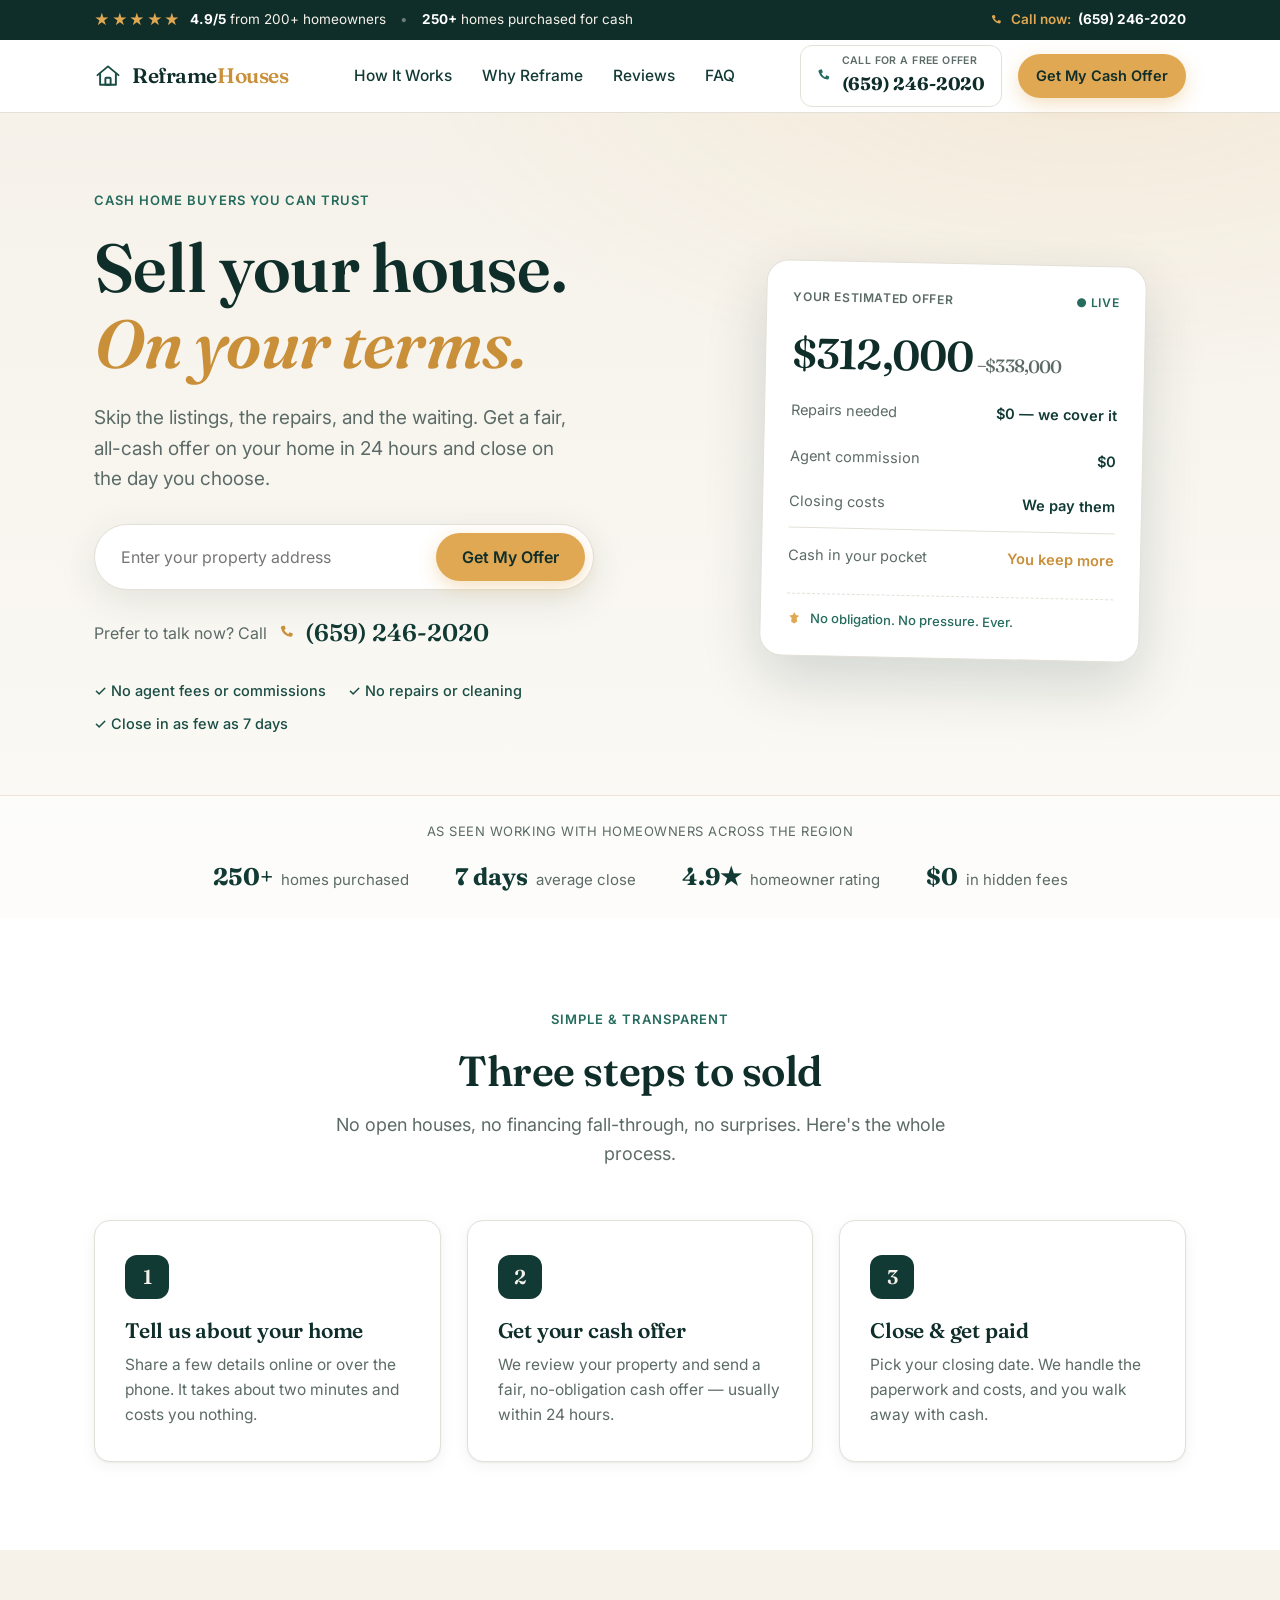
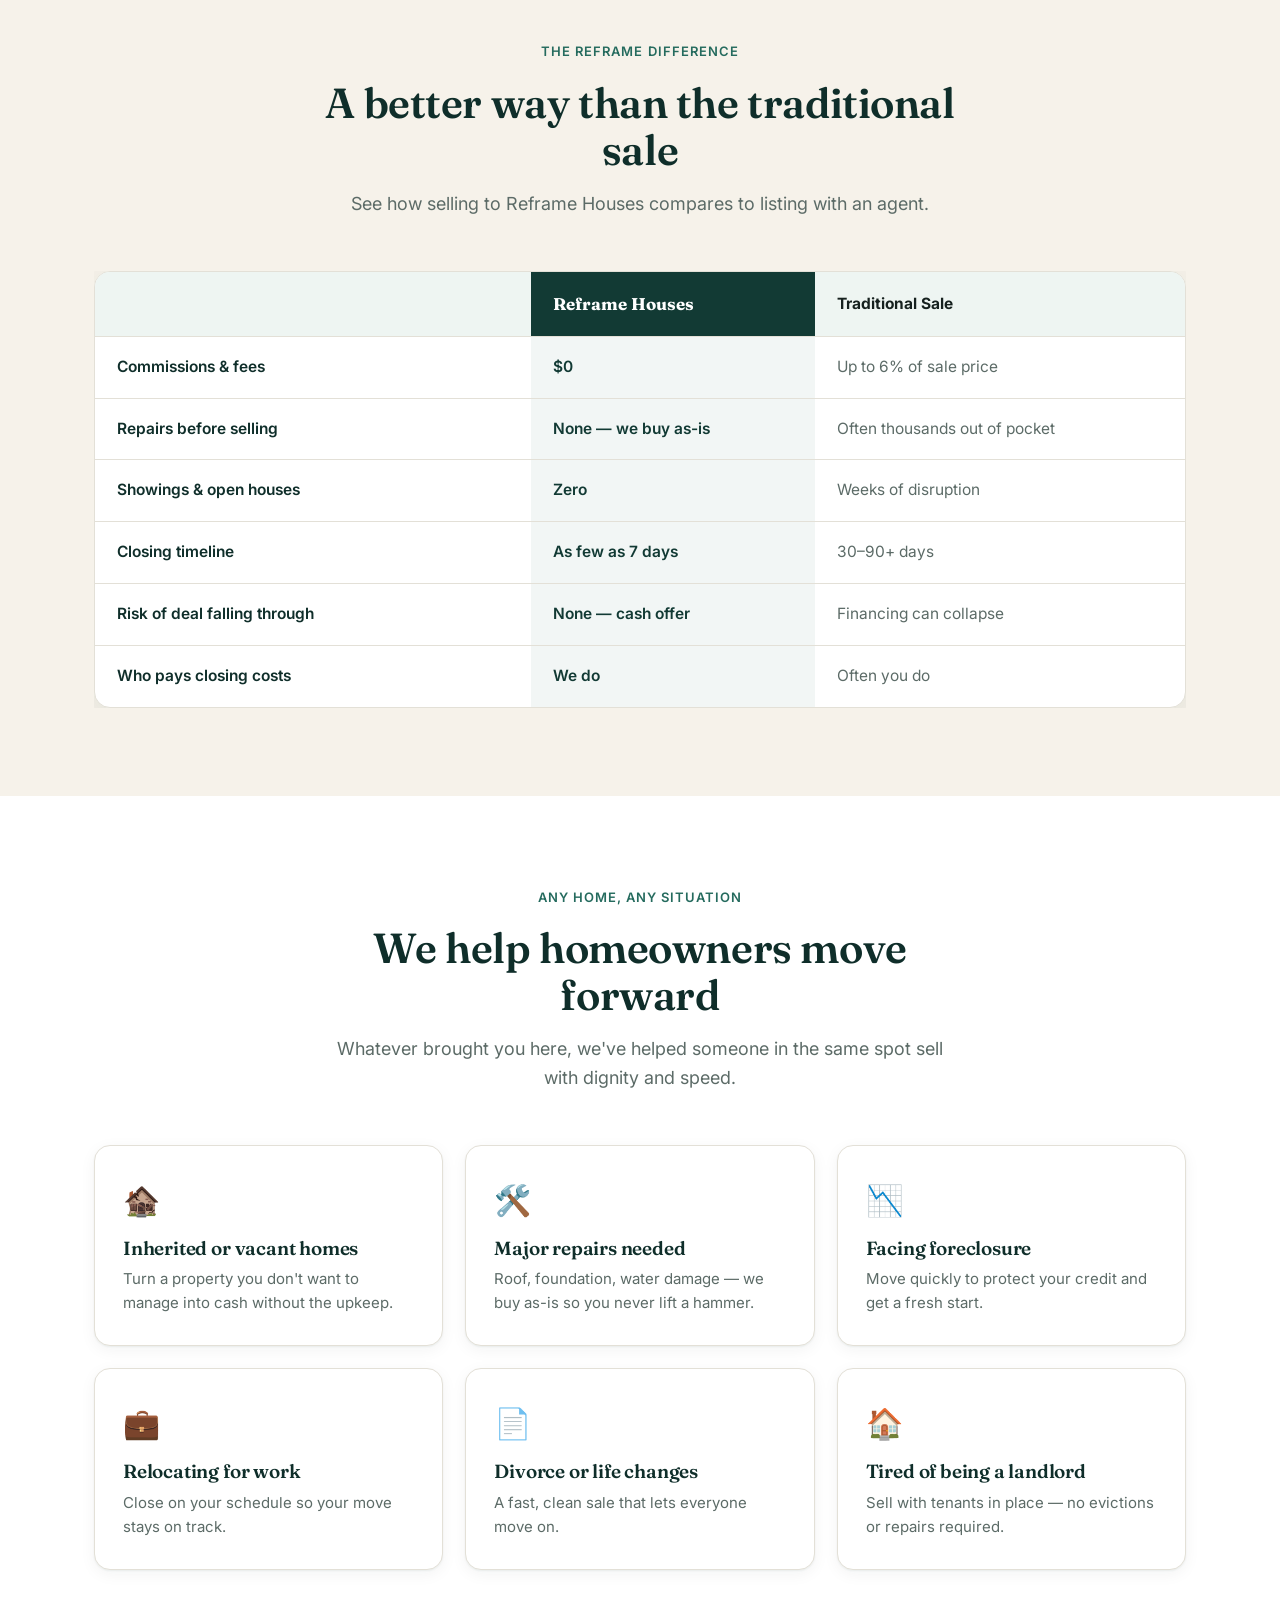
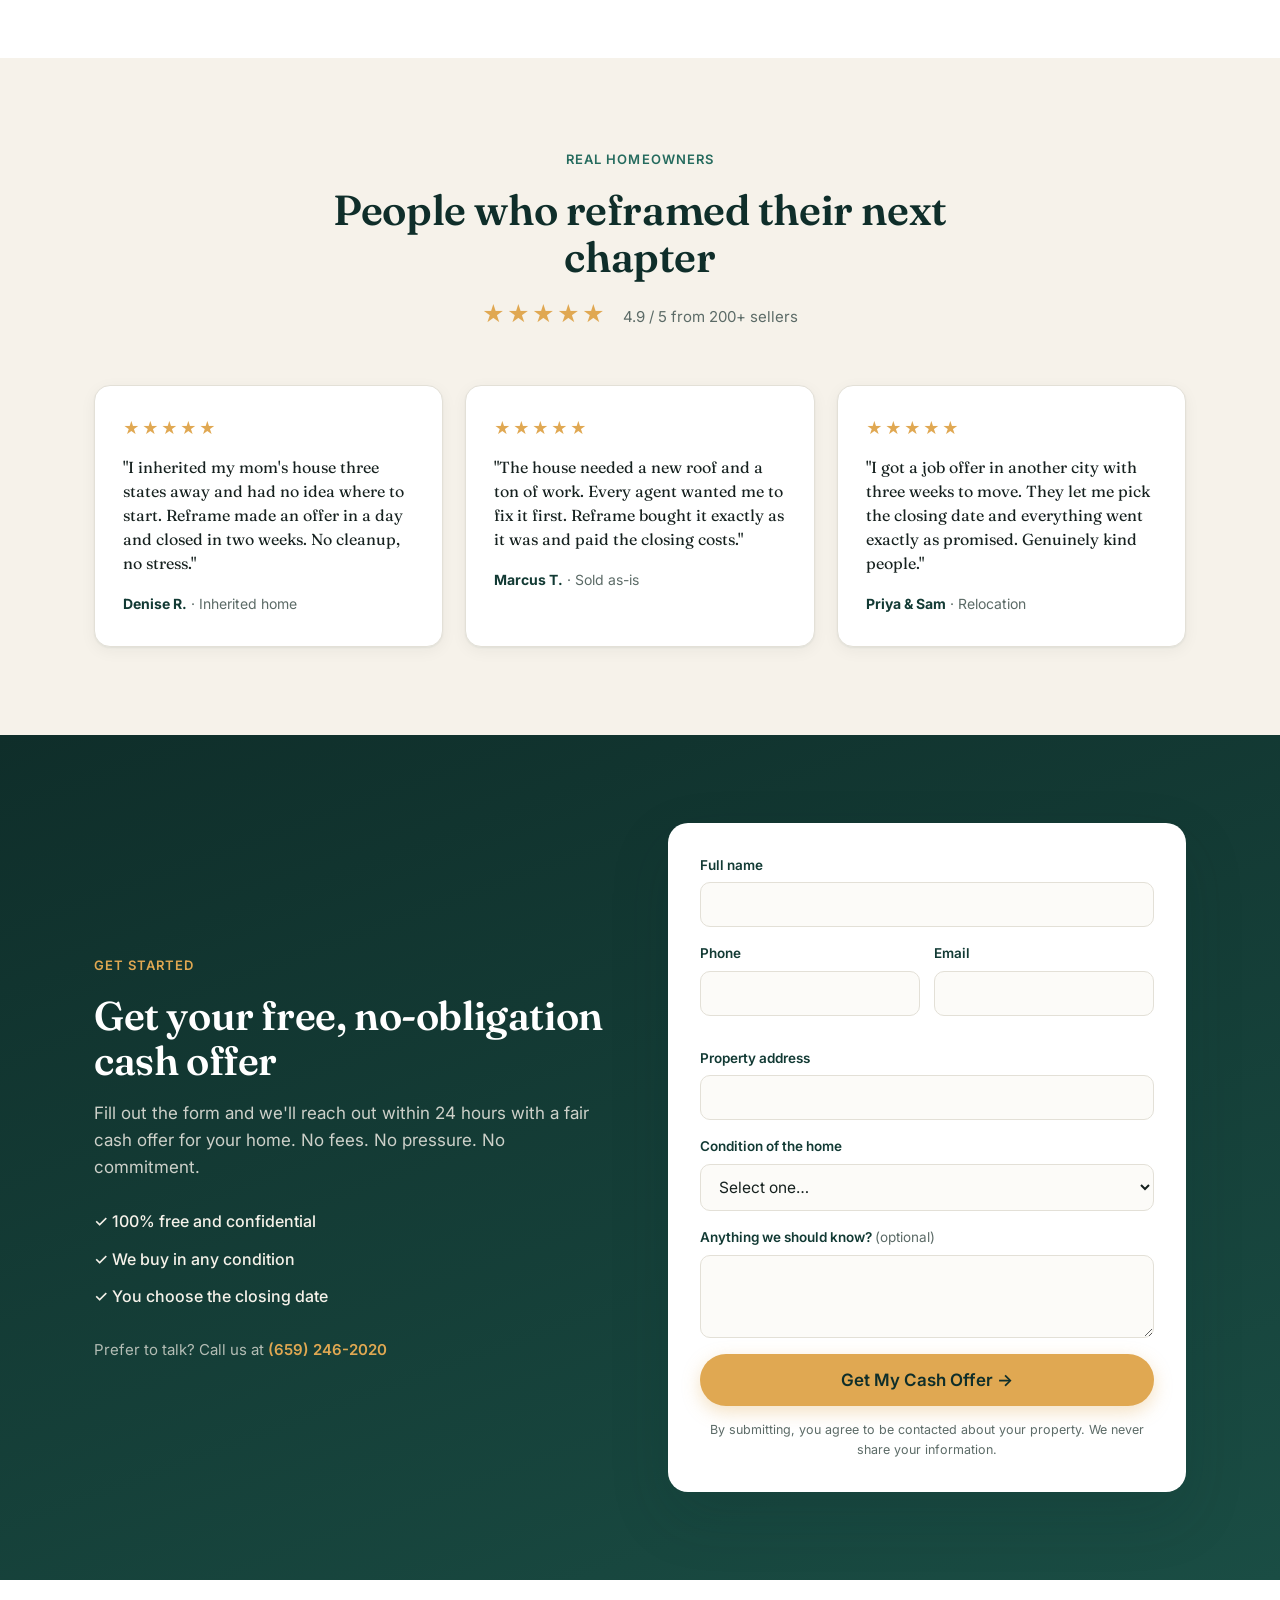
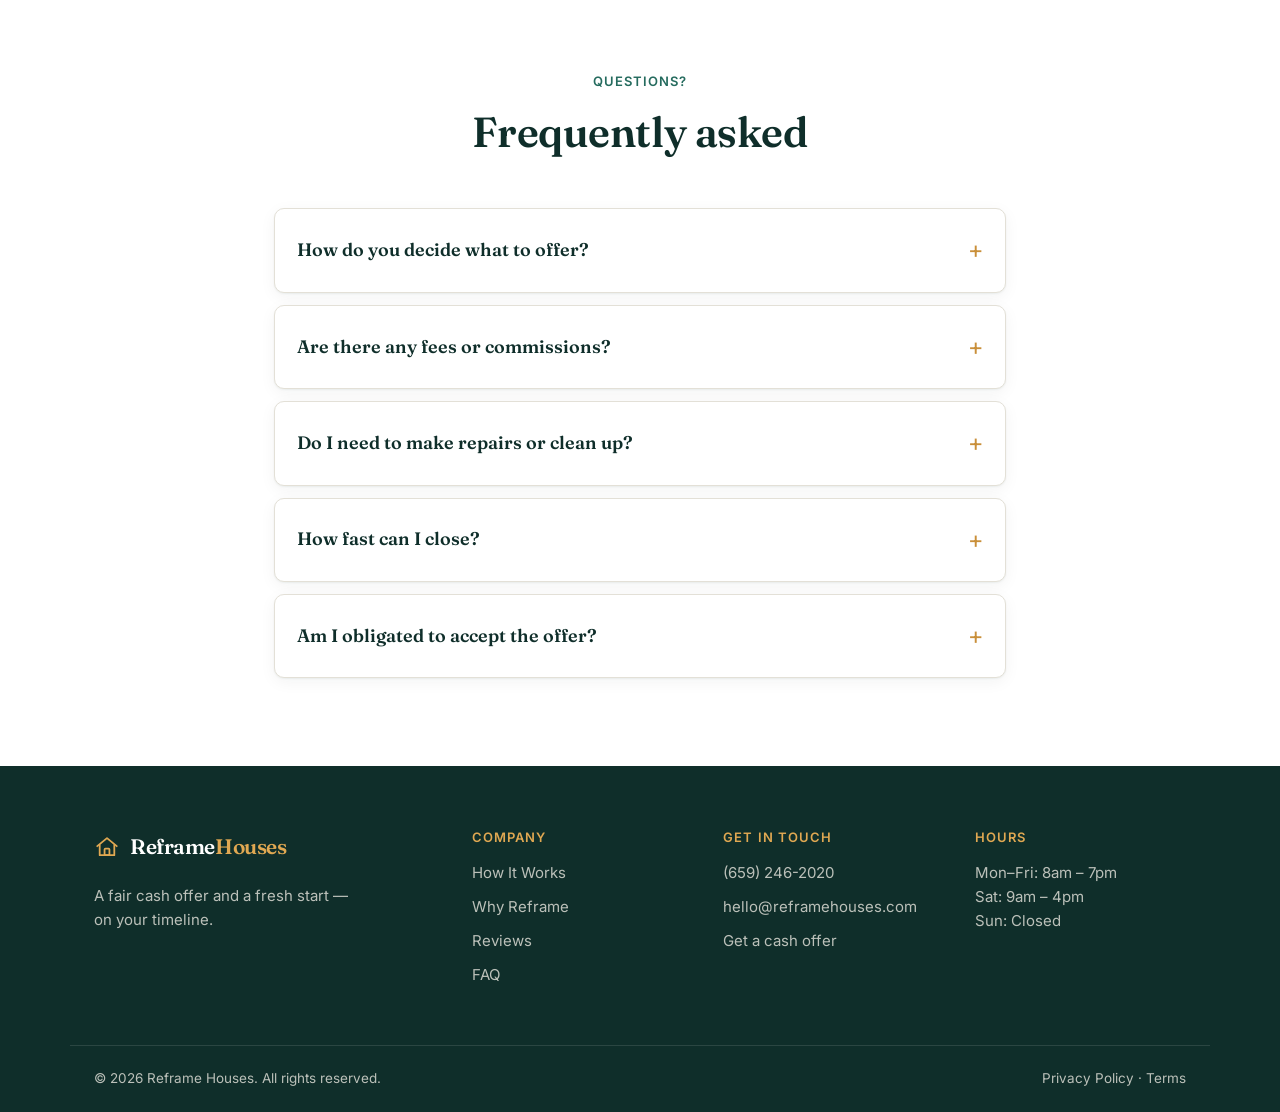
==== docs/index.html @ 7749e043 "Serve site via GitHub Pages (docs/) + Worker API with CORS Move static site to docs/ for GitHub Page" ====
<!DOCTYPE html>
<html lang="en">
<head>
  <meta charset="UTF-8" />
  <meta name="viewport" content="width=device-width, initial-scale=1.0" />
  <title>Reframe Houses | Sell Your House Fast for Cash — No Fees, No Repairs</title>
  <meta name="description" content="Reframe Houses buys homes for cash in any condition. Get a fair, no-obligation cash offer and close on your timeline — no fees, no repairs, no showings." />
  <meta name="theme-color" content="#0f2e2a" />

  <!-- Open Graph -->
  <meta property="og:title" content="Reframe Houses — Sell Your House Fast for Cash" />
  <meta property="og:description" content="A fair cash offer in 24 hours. No fees, no repairs, close on your timeline." />
  <meta property="og:type" content="website" />

  <link rel="preconnect" href="https://fonts.googleapis.com" />
  <link rel="preconnect" href="https://fonts.gstatic.com" crossorigin />
  <link href="https://fonts.googleapis.com/css2?family=Fraunces:opsz,wght@9..144,400;9..144,500;9..144,600;9..144,700&family=Inter:wght@400;500;600;700&display=swap" rel="stylesheet" />
  <link rel="stylesheet" href="styles.css" />
</head>
<body>
  <!-- ===== Header ===== -->
  <header class="site-header" id="top">
    <!-- Review / trust + call bar -->
    <div class="topbar">
      <div class="container topbar-inner">
        <div class="topbar-left">
          <span class="topbar-item">
            <span class="topbar-stars" aria-label="Rated 4.9 out of 5 stars">★★★★★</span>
            <strong>4.9/5</strong>&nbsp;from 200+ homeowners
          </span>
          <span class="topbar-sep" aria-hidden="true">•</span>
          <span class="topbar-item"><strong>250+</strong>&nbsp;homes purchased for cash</span>
        </div>
        <a href="tel:+16592462020" class="topbar-phone">
          <svg viewBox="0 0 24 24" width="15" height="15" fill="none" aria-hidden="true"><path d="M6.5 3.5 9 3l1.5 4-2 1.5a12 12 0 0 0 5 5L15 11l4 1.5-.5 2.5a2 2 0 0 1-2 1.6A14 14 0 0 1 4.9 6.5a2 2 0 0 1 1.6-3Z" fill="currentColor"/></svg>
          Call now: <strong>(659) 246-2020</strong>
        </a>
      </div>
    </div>

    <div class="container header-inner">
      <a href="#top" class="logo" aria-label="Reframe Houses home">
        <span class="logo-mark" aria-hidden="true">
          <svg viewBox="0 0 32 32" width="28" height="28" fill="none">
            <path d="M4 15 16 5l12 10" stroke="currentColor" stroke-width="2.2" stroke-linecap="round" stroke-linejoin="round"/>
            <path d="M7 13.5V26h18V13.5" stroke="currentColor" stroke-width="2.2" stroke-linecap="round" stroke-linejoin="round"/>
            <rect x="13" y="18" width="6" height="8" rx="1" stroke="currentColor" stroke-width="2.2"/>
          </svg>
        </span>
        <span class="logo-text">Reframe<span>Houses</span></span>
      </a>

      <nav class="main-nav" aria-label="Primary">
        <a href="#how">How It Works</a>
        <a href="#why">Why Reframe</a>
        <a href="#reviews">Reviews</a>
        <a href="#faq">FAQ</a>
      </nav>

      <div class="header-actions">
        <a href="tel:+16592462020" class="header-phone">
          <svg viewBox="0 0 24 24" width="18" height="18" fill="none" aria-hidden="true"><path d="M6.5 3.5 9 3l1.5 4-2 1.5a12 12 0 0 0 5 5L15 11l4 1.5-.5 2.5a2 2 0 0 1-2 1.6A14 14 0 0 1 4.9 6.5a2 2 0 0 1 1.6-3Z" fill="currentColor"/></svg>
          <span class="header-phone-label">Call for a free offer</span>
          <span class="header-phone-num">(659) 246-2020</span>
        </a>
        <a href="#offer" class="btn btn-primary btn-sm">Get My Cash Offer</a>
        <button class="nav-toggle" aria-label="Open menu" aria-expanded="false">
          <span></span><span></span><span></span>
        </button>
      </div>
    </div>
  </header>

  <!-- ===== Hero ===== -->
  <section class="hero">
    <div class="container hero-grid">
      <div class="hero-copy">
        <span class="eyebrow">Cash home buyers you can trust</span>
        <h1>Sell your house.<br /><span class="accent">On your terms.</span></h1>
        <p class="hero-sub">
          Skip the listings, the repairs, and the waiting. Get a fair, all-cash
          offer on your home in 24 hours and close on the day you choose.
        </p>

        <form class="offer-mini" id="offer" novalidate>
          <label class="sr-only" for="mini-address">Property address</label>
          <input id="mini-address" name="address" type="text" placeholder="Enter your property address" autocomplete="street-address" required />
          <button type="submit" class="btn btn-primary">Get My Offer</button>
        </form>

        <p class="hero-call">
          Prefer to talk now? Call
          <a href="tel:+16592462020">
            <svg viewBox="0 0 24 24" width="20" height="20" fill="none" aria-hidden="true"><path d="M6.5 3.5 9 3l1.5 4-2 1.5a12 12 0 0 0 5 5L15 11l4 1.5-.5 2.5a2 2 0 0 1-2 1.6A14 14 0 0 1 4.9 6.5a2 2 0 0 1 1.6-3Z" fill="currentColor"/></svg>
            (659) 246-2020
          </a>
        </p>

        <ul class="hero-trust">
          <li>✓ No agent fees or commissions</li>
          <li>✓ No repairs or cleaning</li>
          <li>✓ Close in as few as 7 days</li>
        </ul>
      </div>

      <div class="hero-card-wrap" aria-hidden="false">
        <div class="hero-card">
          <div class="hero-card-head">
            <span class="tag">Your estimated offer</span>
            <span class="tag tag-live">● Live</span>
          </div>
          <div class="hero-card-amount">$312,000<span>–$338,000</span></div>
          <div class="hero-card-row"><span>Repairs needed</span><strong>$0 — we cover it</strong></div>
          <div class="hero-card-row"><span>Agent commission</span><strong>$0</strong></div>
          <div class="hero-card-row"><span>Closing costs</span><strong>We pay them</strong></div>
          <div class="hero-card-divider"></div>
          <div class="hero-card-row total"><span>Cash in your pocket</span><strong>You keep more</strong></div>
          <div class="hero-card-foot">
            <svg viewBox="0 0 24 24" width="15" height="15" fill="none" aria-hidden="true"><path d="M12 2l2.5 5 5.5.8-4 3.9.9 5.5L12 20.5 7.1 17.2l.9-5.5-4-3.9L9.5 7 12 2Z" fill="currentColor"/></svg>
            No obligation. No pressure. Ever.
          </div>
        </div>
      </div>
    </div>

    <div class="hero-logos">
      <div class="container hero-logos-inner">
        <span>As seen working with homeowners across the region</span>
        <div class="stat-row">
          <div><strong>250+</strong> homes purchased</div>
          <div><strong>7 days</strong> average close</div>
          <div><strong>4.9★</strong> homeowner rating</div>
          <div><strong>$0</strong> in hidden fees</div>
        </div>
      </div>
    </div>
  </section>

  <!-- ===== How It Works ===== -->
  <section class="section" id="how">
    <div class="container">
      <div class="section-head center">
        <span class="eyebrow">Simple &amp; transparent</span>
        <h2>Three steps to sold</h2>
        <p>No open houses, no financing fall-through, no surprises. Here's the whole process.</p>
      </div>

      <div class="steps">
        <article class="step">
          <div class="step-num">1</div>
          <h3>Tell us about your home</h3>
          <p>Share a few details online or over the phone. It takes about two minutes and costs you nothing.</p>
        </article>
        <article class="step">
          <div class="step-num">2</div>
          <h3>Get your cash offer</h3>
          <p>We review your property and send a fair, no-obligation cash offer — usually within 24 hours.</p>
        </article>
        <article class="step">
          <div class="step-num">3</div>
          <h3>Close &amp; get paid</h3>
          <p>Pick your closing date. We handle the paperwork and costs, and you walk away with cash.</p>
        </article>
      </div>
    </div>
  </section>

  <!-- ===== Why Reframe / Comparison ===== -->
  <section class="section section-alt" id="why">
    <div class="container">
      <div class="section-head center">
        <span class="eyebrow">The Reframe difference</span>
        <h2>A better way than the traditional sale</h2>
        <p>See how selling to Reframe Houses compares to listing with an agent.</p>
      </div>

      <div class="compare">
        <table class="compare-table">
          <thead>
            <tr>
              <th scope="col"></th>
              <th scope="col" class="col-us">
                <span class="col-badge">Reframe Houses</span>
              </th>
              <th scope="col">Traditional Sale</th>
            </tr>
          </thead>
          <tbody>
            <tr><th scope="row">Commissions &amp; fees</th><td class="col-us">$0</td><td>Up to 6% of sale price</td></tr>
            <tr><th scope="row">Repairs before selling</th><td class="col-us">None — we buy as-is</td><td>Often thousands out of pocket</td></tr>
            <tr><th scope="row">Showings &amp; open houses</th><td class="col-us">Zero</td><td>Weeks of disruption</td></tr>
            <tr><th scope="row">Closing timeline</th><td class="col-us">As few as 7 days</td><td>30–90+ days</td></tr>
            <tr><th scope="row">Risk of deal falling through</th><td class="col-us">None — cash offer</td><td>Financing can collapse</td></tr>
            <tr><th scope="row">Who pays closing costs</th><td class="col-us">We do</td><td>Often you do</td></tr>
          </tbody>
        </table>
      </div>
    </div>
  </section>

  <!-- ===== Situations ===== -->
  <section class="section" id="situations">
    <div class="container">
      <div class="section-head center">
        <span class="eyebrow">Any home, any situation</span>
        <h2>We help homeowners move forward</h2>
        <p>Whatever brought you here, we've helped someone in the same spot sell with dignity and speed.</p>
      </div>

      <div class="cards">
        <div class="card"><div class="card-ico">🏚️</div><h3>Inherited or vacant homes</h3><p>Turn a property you don't want to manage into cash without the upkeep.</p></div>
        <div class="card"><div class="card-ico">🛠️</div><h3>Major repairs needed</h3><p>Roof, foundation, water damage — we buy as-is so you never lift a hammer.</p></div>
        <div class="card"><div class="card-ico">📉</div><h3>Facing foreclosure</h3><p>Move quickly to protect your credit and get a fresh start.</p></div>
        <div class="card"><div class="card-ico">💼</div><h3>Relocating for work</h3><p>Close on your schedule so your move stays on track.</p></div>
        <div class="card"><div class="card-ico">📄</div><h3>Divorce or life changes</h3><p>A fast, clean sale that lets everyone move on.</p></div>
        <div class="card"><div class="card-ico">🏠</div><h3>Tired of being a landlord</h3><p>Sell with tenants in place — no evictions or repairs required.</p></div>
      </div>
    </div>
  </section>

  <!-- ===== Reviews ===== -->
  <section class="section section-alt" id="reviews">
    <div class="container">
      <div class="section-head center">
        <span class="eyebrow">Real homeowners</span>
        <h2>People who reframed their next chapter</h2>
        <div class="stars-big" aria-label="4.9 out of 5 stars">★★★★★ <span>4.9 / 5 from 200+ sellers</span></div>
      </div>

      <div class="reviews">
        <figure class="review">
          <div class="stars" aria-hidden="true">★★★★★</div>
          <blockquote>"I inherited my mom's house three states away and had no idea where to start. Reframe made an offer in a day and closed in two weeks. No cleanup, no stress."</blockquote>
          <figcaption><strong>Denise R.</strong> · Inherited home</figcaption>
        </figure>
        <figure class="review">
          <div class="stars" aria-hidden="true">★★★★★</div>
          <blockquote>"The house needed a new roof and a ton of work. Every agent wanted me to fix it first. Reframe bought it exactly as it was and paid the closing costs."</blockquote>
          <figcaption><strong>Marcus T.</strong> · Sold as-is</figcaption>
        </figure>
        <figure class="review">
          <div class="stars" aria-hidden="true">★★★★★</div>
          <blockquote>"I got a job offer in another city with three weeks to move. They let me pick the closing date and everything went exactly as promised. Genuinely kind people."</blockquote>
          <figcaption><strong>Priya &amp; Sam</strong> · Relocation</figcaption>
        </figure>
      </div>
    </div>
  </section>

  <!-- ===== Offer form (full) ===== -->
  <section class="section cta-section" id="get-offer">
    <div class="container">
      <div class="cta-grid">
        <div class="cta-copy">
          <span class="eyebrow eyebrow-light">Get started</span>
          <h2>Get your free, no-obligation cash offer</h2>
          <p>Fill out the form and we'll reach out within 24 hours with a fair cash offer for your home. No fees. No pressure. No commitment.</p>
          <ul class="cta-points">
            <li>✓ 100% free and confidential</li>
            <li>✓ We buy in any condition</li>
            <li>✓ You choose the closing date</li>
          </ul>
          <p class="cta-call">Prefer to talk? Call us at <a href="tel:+16592462020">(659) 246-2020</a></p>
        </div>

        <form class="offer-form" id="lead-form" novalidate>
          <div class="form-row">
            <div class="field">
              <label for="name">Full name</label>
              <input id="name" name="name" type="text" autocomplete="name" required />
            </div>
          </div>
          <div class="form-row two">
            <div class="field">
              <label for="phone">Phone</label>
              <input id="phone" name="phone" type="tel" autocomplete="tel" required />
            </div>
            <div class="field">
              <label for="email">Email</label>
              <input id="email" name="email" type="email" autocomplete="email" required />
            </div>
          </div>
          <div class="field">
            <label for="property">Property address</label>
            <input id="property" name="property" type="text" autocomplete="street-address" required />
          </div>
          <div class="field">
            <label for="condition">Condition of the home</label>
            <select id="condition" name="condition">
              <option value="">Select one…</option>
              <option>Move-in ready</option>
              <option>Needs minor work</option>
              <option>Needs major repairs</option>
              <option>Not sure</option>
            </select>
          </div>
          <div class="field">
            <label for="notes">Anything we should know? <span class="opt">(optional)</span></label>
            <textarea id="notes" name="notes" rows="3"></textarea>
          </div>
          <button type="submit" class="btn btn-primary btn-block">Get My Cash Offer →</button>
          <p class="form-fine">By submitting, you agree to be contacted about your property. We never share your information.</p>
          <p class="form-success" id="form-success" hidden>✓ Thanks! We've received your info and will reach out within 24 hours.</p>
        </form>
      </div>
    </div>
  </section>

  <!-- ===== FAQ ===== -->
  <section class="section" id="faq">
    <div class="container narrow">
      <div class="section-head center">
        <span class="eyebrow">Questions?</span>
        <h2>Frequently asked</h2>
      </div>

      <div class="faq">
        <details>
          <summary>How do you decide what to offer?</summary>
          <p>We look at your home's location, condition, and recent sales of comparable properties nearby. Then we factor in the repairs we'll take on so you don't have to. You'll get a clear, fair number with no obligation to accept.</p>
        </details>
        <details>
          <summary>Are there any fees or commissions?</summary>
          <p>None. Unlike a traditional sale, there are no agent commissions, listing fees, or closing costs on your end — we cover them. The offer we make is the amount you walk away with.</p>
        </details>
        <details>
          <summary>Do I need to make repairs or clean up?</summary>
          <p>No. We buy homes exactly as they are. Leave behind anything you don't want, skip the repairs, and let us handle the rest.</p>
        </details>
        <details>
          <summary>How fast can I close?</summary>
          <p>Because we pay in cash, we can close in as few as 7 days. If you need more time, you pick the date that works for you.</p>
        </details>
        <details>
          <summary>Am I obligated to accept the offer?</summary>
          <p>Never. Our offer is completely free and no-obligation. If it's not the right fit, there's no cost and no pressure.</p>
        </details>
      </div>
    </div>
  </section>

  <!-- ===== Footer ===== -->
  <footer class="site-footer">
    <div class="container footer-grid">
      <div class="footer-brand">
        <a href="#top" class="logo logo-light">
          <span class="logo-mark" aria-hidden="true">
            <svg viewBox="0 0 32 32" width="26" height="26" fill="none">
              <path d="M4 15 16 5l12 10" stroke="currentColor" stroke-width="2.2" stroke-linecap="round" stroke-linejoin="round"/>
              <path d="M7 13.5V26h18V13.5" stroke="currentColor" stroke-width="2.2" stroke-linecap="round" stroke-linejoin="round"/>
              <rect x="13" y="18" width="6" height="8" rx="1" stroke="currentColor" stroke-width="2.2"/>
            </svg>
          </span>
          <span class="logo-text">Reframe<span>Houses</span></span>
        </a>
        <p>A fair cash offer and a fresh start — on your timeline.</p>
      </div>
      <div class="footer-col">
        <h4>Company</h4>
        <a href="#how">How It Works</a>
        <a href="#why">Why Reframe</a>
        <a href="#reviews">Reviews</a>
        <a href="#faq">FAQ</a>
      </div>
      <div class="footer-col">
        <h4>Get in touch</h4>
        <a href="tel:+16592462020">(659) 246-2020</a>
        <a href="mailto:hello@reframehouses.com">hello@reframehouses.com</a>
        <a href="#get-offer">Get a cash offer</a>
      </div>
      <div class="footer-col">
        <h4>Hours</h4>
        <p>Mon–Fri: 8am – 7pm<br />Sat: 9am – 4pm<br />Sun: Closed</p>
      </div>
    </div>
    <div class="container footer-bottom">
      <p>© <span id="year"></span> Reframe Houses. All rights reserved.</p>
      <p class="footer-legal"><a href="#">Privacy Policy</a> · <a href="#">Terms</a></p>
    </div>
  </footer>

  <!-- Mobile sticky tap-to-call -->
  <a href="tel:+16592462020" class="mobile-call-bar">
    <svg viewBox="0 0 24 24" width="20" height="20" fill="none" aria-hidden="true"><path d="M6.5 3.5 9 3l1.5 4-2 1.5a12 12 0 0 0 5 5L15 11l4 1.5-.5 2.5a2 2 0 0 1-2 1.6A14 14 0 0 1 4.9 6.5a2 2 0 0 1 1.6-3Z" fill="currentColor"/></svg>
    Tap to Call — (659) 246-2020
  </a>

  <script src="script.js"></script>
</body>
</html>
---- docs/styles.css ----
/* ============================================================
   Reframe Houses — styles
   ============================================================ */

:root {
  --green-900: #0f2e2a;
  --green-800: #123a34;
  --green-700: #1a4d44;
  --green-600: #256b5e;
  --green-50:  #eef5f2;
  --sand:      #f6f2ea;
  --sand-200:  #ece5d8;
  --gold:      #e0a852;
  --gold-dark: #c98f39;
  --ink:       #16211f;
  --muted:     #5c6b67;
  --line:      #e3e0d7;
  --white:     #ffffff;

  --radius:    16px;
  --radius-sm: 10px;
  --shadow-sm: 0 1px 2px rgba(15,46,42,.06), 0 4px 16px rgba(15,46,42,.05);
  --shadow-md: 0 10px 40px rgba(15,46,42,.10);
  --shadow-lg: 0 24px 60px rgba(15,46,42,.16);

  --font-sans: 'Inter', -apple-system, BlinkMacSystemFont, 'Segoe UI', sans-serif;
  --font-serif: 'Fraunces', Georgia, serif;

  --maxw: 1140px;
}

* { box-sizing: border-box; }

html { scroll-behavior: smooth; }

body {
  margin: 0;
  font-family: var(--font-sans);
  color: var(--ink);
  background: var(--white);
  line-height: 1.6;
  -webkit-font-smoothing: antialiased;
}

h1, h2, h3, h4 { font-family: var(--font-serif); font-weight: 600; line-height: 1.12; margin: 0; letter-spacing: -0.01em; }

p { margin: 0; }

a { color: inherit; text-decoration: none; }

img { max-width: 100%; display: block; }

.container { width: 100%; max-width: var(--maxw); margin: 0 auto; padding: 0 24px; }
.container.narrow { max-width: 780px; }

.sr-only {
  position: absolute; width: 1px; height: 1px; padding: 0; margin: -1px;
  overflow: hidden; clip: rect(0 0 0 0); white-space: nowrap; border: 0;
}

/* ---------- Buttons ---------- */
.btn {
  display: inline-flex; align-items: center; justify-content: center; gap: 8px;
  font-family: var(--font-sans); font-weight: 600; font-size: 16px;
  padding: 14px 26px; border-radius: 999px; border: 0; cursor: pointer;
  transition: transform .15s ease, box-shadow .15s ease, background .15s ease;
  white-space: nowrap; text-align: center;
}
.btn-primary { background: var(--gold); color: var(--green-900); box-shadow: 0 6px 18px rgba(224,168,82,.35); }
.btn-primary:hover { background: var(--gold-dark); transform: translateY(-2px); box-shadow: 0 10px 24px rgba(224,168,82,.4); }
.btn-sm { padding: 10px 18px; font-size: 14.5px; }
.btn-block { width: 100%; padding: 16px; font-size: 17px; }

/* ---------- Header ---------- */
.site-header {
  position: sticky; top: 0; z-index: 50;
  background: rgba(255,255,255,.86);
  backdrop-filter: saturate(160%) blur(12px);
  border-bottom: 1px solid var(--line);
}

/* Review / trust + call bar */
.topbar { background: var(--green-900); color: var(--sand); font-size: 13.5px; }
.topbar-inner {
  display: flex; align-items: center; justify-content: space-between;
  gap: 6px 18px; padding: 8px 24px; flex-wrap: wrap;
}
.topbar-left { display: flex; align-items: center; gap: 8px 14px; flex-wrap: wrap; }
.topbar-item { display: inline-flex; align-items: center; }
.topbar-item strong { color: #fff; font-weight: 700; }
.topbar-stars { color: var(--gold); letter-spacing: 1.5px; margin-right: 8px; font-size: 15px; }
.topbar-sep { color: rgba(246,242,234,.4); }
.topbar-phone {
  display: inline-flex; align-items: center; gap: 7px; color: var(--gold);
  font-weight: 600; white-space: nowrap; transition: color .15s;
}
.topbar-phone strong { color: #fff; font-weight: 700; }
.topbar-phone:hover { color: #fff; }
.topbar-phone:hover strong { color: var(--gold); }

.header-inner { display: flex; align-items: center; justify-content: space-between; height: 72px; }

.logo { display: inline-flex; align-items: center; gap: 10px; color: var(--green-800); }
.logo-mark { display: inline-flex; color: var(--green-700); }
.logo-text { font-family: var(--font-serif); font-weight: 600; font-size: 21px; color: var(--green-900); letter-spacing: -0.02em; }
.logo-text span { color: var(--gold-dark); }
.logo-light { color: var(--sand); }
.logo-light .logo-mark { color: var(--gold); }
.logo-light .logo-text { color: var(--white); }
.logo-light .logo-text span { color: var(--gold); }

.main-nav { display: flex; gap: 30px; }
.main-nav a { font-weight: 500; font-size: 15.5px; color: var(--green-800); transition: color .15s; }
.main-nav a:hover { color: var(--gold-dark); }

.header-actions { display: flex; align-items: center; gap: 16px; }
.header-phone {
  display: grid; grid-template-columns: auto auto; column-gap: 9px;
  align-items: center; padding: 7px 16px 7px 14px;
  border: 1.5px solid var(--line); border-radius: 12px;
  transition: background .15s, border-color .15s;
}
.header-phone svg { grid-row: 1 / 3; color: var(--green-600); }
.header-phone:hover { background: var(--green-50); border-color: var(--green-600); }
.header-phone-label { font-size: 10.5px; font-weight: 600; color: var(--muted); text-transform: uppercase; letter-spacing: .04em; }
.header-phone-num { font-size: 18px; font-weight: 700; color: var(--green-900); font-family: var(--font-serif); letter-spacing: -0.01em; }

/* Hero "call now" line */
.hero-call { margin-top: 24px; display: flex; align-items: center; gap: 10px; flex-wrap: wrap; font-size: 16px; color: var(--muted); }
.hero-call a { display: inline-flex; align-items: center; gap: 8px; font-family: var(--font-serif); font-weight: 600; font-size: 24px; color: var(--green-800); transition: color .15s; }
.hero-call a svg { color: var(--gold-dark); }
.hero-call a:hover { color: var(--gold-dark); }

/* Mobile sticky tap-to-call */
.mobile-call-bar { display: none; }

.nav-toggle { display: none; flex-direction: column; gap: 5px; background: none; border: 0; cursor: pointer; padding: 6px; }
.nav-toggle span { width: 24px; height: 2px; background: var(--green-800); border-radius: 2px; transition: .2s; }

/* ---------- Hero ---------- */
.hero { position: relative; background:
    radial-gradient(1200px 600px at 85% -10%, rgba(224,168,82,.12), transparent 60%),
    linear-gradient(180deg, var(--sand) 0%, #fbfaf6 100%);
  overflow: hidden;
}
.hero-grid {
  display: grid; grid-template-columns: 1.1fr .9fr; gap: 56px;
  align-items: center; padding: 74px 24px 60px;
}
.eyebrow {
  display: inline-block; font-weight: 600; font-size: 13px; letter-spacing: .08em;
  text-transform: uppercase; color: var(--green-600); margin-bottom: 18px;
}
.eyebrow-light { color: var(--gold); }
.hero-copy h1 { font-size: clamp(44px, 6vw, 68px); font-weight: 600; color: var(--green-900); }
.hero-copy h1 .accent { color: var(--gold-dark); font-style: italic; }
.hero-sub { margin-top: 22px; font-size: 19px; color: var(--muted); max-width: 480px; }

.offer-mini {
  display: flex; gap: 8px; margin-top: 30px; background: var(--white);
  padding: 8px; border-radius: 999px; box-shadow: var(--shadow-md);
  max-width: 500px; border: 1px solid var(--line);
}
.offer-mini input {
  flex: 1; border: 0; background: transparent; padding: 0 18px; font-size: 16px;
  font-family: var(--font-sans); color: var(--ink); min-width: 0;
}
.offer-mini input:focus { outline: none; }

.hero-trust { list-style: none; margin: 26px 0 0; padding: 0; display: flex; flex-wrap: wrap; gap: 10px 22px; }
.hero-trust li { font-size: 14.5px; font-weight: 500; color: var(--green-700); }

/* Hero card */
.hero-card-wrap { display: flex; justify-content: center; }
.hero-card {
  width: 100%; max-width: 380px; background: var(--white);
  border-radius: 22px; padding: 26px; box-shadow: var(--shadow-lg);
  border: 1px solid var(--line);
  transform: rotate(1.2deg);
}
.hero-card-head { display: flex; justify-content: space-between; align-items: center; margin-bottom: 14px; }
.tag { font-size: 12px; font-weight: 600; color: var(--muted); text-transform: uppercase; letter-spacing: .05em; }
.tag-live { color: var(--green-600); }
.hero-card-amount { font-family: var(--font-serif); font-size: 42px; font-weight: 600; color: var(--green-900); letter-spacing: -0.02em; }
.hero-card-amount span { font-size: 18px; color: var(--muted); font-weight: 500; margin-left: 4px; }
.hero-card-row { display: flex; justify-content: space-between; align-items: center; padding: 11px 0; font-size: 14.5px; color: var(--muted); }
.hero-card-row strong { color: var(--green-800); font-weight: 600; }
.hero-card-row.total strong { color: var(--gold-dark); }
.hero-card-divider { height: 1px; background: var(--line); margin: 4px 0; }
.hero-card-foot { display: flex; align-items: center; gap: 8px; margin-top: 16px; padding-top: 14px; border-top: 1px dashed var(--line); font-size: 13px; color: var(--green-600); font-weight: 500; }
.hero-card-foot svg { color: var(--gold); }

/* Hero logos / stats */
.hero-logos { border-top: 1px solid var(--sand-200); background: rgba(255,255,255,.5); }
.hero-logos-inner { padding: 22px 24px; text-align: center; }
.hero-logos-inner > span { font-size: 13px; letter-spacing: .04em; text-transform: uppercase; color: var(--muted); }
.stat-row { display: flex; flex-wrap: wrap; justify-content: center; gap: 14px 46px; margin-top: 14px; }
.stat-row div { font-size: 15px; color: var(--muted); }
.stat-row strong { font-family: var(--font-serif); font-size: 24px; color: var(--green-800); margin-right: 4px; }

/* ---------- Sections ---------- */
.section { padding: 88px 0; }
.section-alt { background: var(--sand); }
.section-head { max-width: 640px; margin-bottom: 52px; }
.section-head.center { margin-left: auto; margin-right: auto; text-align: center; }
.section-head h2 { font-size: clamp(30px, 4vw, 42px); color: var(--green-900); }
.section-head p { margin-top: 16px; font-size: 18px; color: var(--muted); }

/* Steps */
.steps { display: grid; grid-template-columns: repeat(3, 1fr); gap: 26px; }
.step {
  background: var(--white); border: 1px solid var(--line); border-radius: var(--radius);
  padding: 34px 30px; box-shadow: var(--shadow-sm); position: relative;
}
.step-num {
  width: 44px; height: 44px; border-radius: 12px; background: var(--green-800); color: var(--sand);
  display: flex; align-items: center; justify-content: center; font-family: var(--font-serif);
  font-size: 20px; font-weight: 600; margin-bottom: 20px;
}
.step h3 { font-size: 21px; color: var(--green-900); margin-bottom: 10px; }
.step p { color: var(--muted); font-size: 15.5px; }

/* Compare table */
.compare { overflow-x: auto; }
.compare-table {
  width: 100%; border-collapse: separate; border-spacing: 0; min-width: 560px;
  background: var(--white); border-radius: var(--radius); overflow: hidden;
  box-shadow: var(--shadow-md); border: 1px solid var(--line);
}
.compare-table th, .compare-table td { padding: 18px 22px; text-align: left; font-size: 15.5px; }
.compare-table thead th { background: var(--green-50); border-bottom: 1px solid var(--line); }
.compare-table thead .col-us { background: var(--green-800); }
.col-badge { display: inline-block; color: var(--white); font-family: var(--font-serif); font-size: 17px; }
.compare-table tbody th { font-weight: 600; color: var(--green-900); width: 40%; }
.compare-table tbody tr:not(:last-child) th,
.compare-table tbody tr:not(:last-child) td { border-bottom: 1px solid var(--line); }
.compare-table td { color: var(--muted); }
.compare-table td.col-us { color: var(--green-800); font-weight: 600; background: rgba(37,107,94,.06); }

/* Cards */
.cards { display: grid; grid-template-columns: repeat(3, 1fr); gap: 22px; }
.card {
  background: var(--white); border: 1px solid var(--line); border-radius: var(--radius);
  padding: 30px 28px; box-shadow: var(--shadow-sm); transition: transform .18s, box-shadow .18s;
}
.card:hover { transform: translateY(-4px); box-shadow: var(--shadow-md); }
.card-ico { font-size: 30px; margin-bottom: 14px; }
.card h3 { font-size: 19px; color: var(--green-900); margin-bottom: 8px; }
.card p { color: var(--muted); font-size: 15px; }

/* Reviews */
.stars-big { margin-top: 16px; color: var(--gold); font-size: 22px; letter-spacing: 2px; }
.stars-big span { font-family: var(--font-sans); font-size: 15px; color: var(--muted); letter-spacing: 0; margin-left: 8px; }
.reviews { display: grid; grid-template-columns: repeat(3, 1fr); gap: 22px; }
.review {
  background: var(--white); border: 1px solid var(--line); border-radius: var(--radius);
  padding: 30px 28px; margin: 0; box-shadow: var(--shadow-sm);
}
.review .stars { color: var(--gold); letter-spacing: 2px; margin-bottom: 14px; }
.review blockquote { margin: 0 0 18px; font-size: 16px; color: var(--ink); font-family: var(--font-serif); font-weight: 400; line-height: 1.5; }
.review figcaption { font-size: 14px; color: var(--muted); }
.review figcaption strong { color: var(--green-800); }

/* CTA section */
.cta-section { background: linear-gradient(160deg, var(--green-900), var(--green-700)); color: var(--sand); }
.cta-grid { display: grid; grid-template-columns: 1fr 1fr; gap: 56px; align-items: center; }
.cta-copy h2 { color: var(--white); font-size: clamp(28px, 3.6vw, 40px); }
.cta-copy p { color: rgba(246,242,234,.82); font-size: 17px; margin-top: 16px; }
.cta-points { list-style: none; padding: 0; margin: 22px 0; }
.cta-points li { padding: 6px 0; font-weight: 500; color: var(--sand); }
.cta-call { margin-top: 20px !important; font-size: 15px !important; color: rgba(246,242,234,.7) !important; }
.cta-call a { color: var(--gold); font-weight: 600; }

.offer-form {
  background: var(--white); border-radius: 20px; padding: 32px; box-shadow: var(--shadow-lg); color: var(--ink);
}
.form-row { margin-bottom: 16px; }
.form-row.two { display: grid; grid-template-columns: 1fr 1fr; gap: 14px; }
.field { margin-bottom: 16px; display: flex; flex-direction: column; }
.field label { font-size: 13.5px; font-weight: 600; color: var(--green-800); margin-bottom: 6px; }
.field .opt { color: var(--muted); font-weight: 400; }
.field input, .field select, .field textarea {
  font-family: var(--font-sans); font-size: 15.5px; padding: 12px 14px;
  border: 1px solid var(--line); border-radius: var(--radius-sm); background: #fcfbf8;
  color: var(--ink); transition: border .15s, box-shadow .15s; width: 100%;
}
.field input:focus, .field select:focus, .field textarea:focus {
  outline: none; border-color: var(--green-600); box-shadow: 0 0 0 3px rgba(37,107,94,.14); background: var(--white);
}
.field textarea { resize: vertical; }
.form-fine { font-size: 12.5px; color: var(--muted); margin-top: 14px; text-align: center; }
.form-success { margin-top: 16px; padding: 12px 16px; background: var(--green-50); color: var(--green-700); border-radius: var(--radius-sm); font-weight: 600; font-size: 14.5px; text-align: center; }

/* FAQ */
.faq { display: flex; flex-direction: column; gap: 12px; }
.faq details {
  background: var(--white); border: 1px solid var(--line); border-radius: var(--radius-sm);
  padding: 4px 22px; box-shadow: var(--shadow-sm);
}
.faq summary {
  list-style: none; cursor: pointer; font-family: var(--font-serif); font-weight: 600;
  font-size: 18px; color: var(--green-900); padding: 18px 0; display: flex;
  justify-content: space-between; align-items: center; gap: 16px;
}
.faq summary::-webkit-details-marker { display: none; }
.faq summary::after { content: '+'; font-family: var(--font-sans); font-size: 24px; color: var(--gold-dark); font-weight: 400; transition: transform .2s; }
.faq details[open] summary::after { transform: rotate(45deg); }
.faq details p { color: var(--muted); font-size: 15.5px; padding: 0 0 20px; }

/* Footer */
.site-footer { background: var(--green-900); color: rgba(246,242,234,.75); padding-top: 64px; }
.footer-grid { display: grid; grid-template-columns: 1.6fr 1fr 1fr 1fr; gap: 40px; padding-bottom: 48px; }
.footer-brand p { margin-top: 16px; font-size: 15px; max-width: 260px; }
.footer-col h4 { font-family: var(--font-sans); font-size: 13px; text-transform: uppercase; letter-spacing: .08em; color: var(--gold); margin-bottom: 16px; }
.footer-col a, .footer-col p { display: block; color: rgba(246,242,234,.75); font-size: 15px; margin-bottom: 10px; transition: color .15s; }
.footer-col a:hover { color: var(--gold); }
.footer-bottom { display: flex; justify-content: space-between; align-items: center; padding: 22px 24px; border-top: 1px solid rgba(246,242,234,.12); font-size: 13.5px; }
.footer-bottom p { margin: 0; }
.footer-legal a:hover { color: var(--gold); }

/* ---------- Responsive ---------- */
@media (max-width: 900px) {
  .main-nav { display: none; }
  .header-phone { display: none; }
  .nav-toggle { display: flex; }
  .hero-grid { grid-template-columns: 1fr; gap: 40px; padding-top: 54px; }
  .hero-card { transform: none; max-width: 420px; }
  .steps, .cards, .reviews { grid-template-columns: 1fr; }
  .cta-grid { grid-template-columns: 1fr; gap: 36px; }
  .footer-grid { grid-template-columns: 1fr 1fr; gap: 32px; }

  /* Mobile menu */
  .main-nav.open {
    display: flex; flex-direction: column; position: absolute; top: 100%; left: 0; right: 0;
    background: var(--white); padding: 20px 24px; gap: 4px; border-bottom: 1px solid var(--line);
    box-shadow: var(--shadow-md);
  }
  .main-nav.open a { padding: 12px 0; font-size: 17px; }

  /* Top bar centers and the phone stays prominent */
  .topbar-inner { justify-content: center; text-align: center; }

  /* Sticky tap-to-call bar */
  .mobile-call-bar {
    display: flex; align-items: center; justify-content: center; gap: 10px;
    position: fixed; left: 0; right: 0; bottom: 0; z-index: 60;
    background: var(--gold); color: var(--green-900);
    font-weight: 700; font-size: 17px;
    padding: 15px 16px calc(15px + env(safe-area-inset-bottom));
    box-shadow: 0 -4px 20px rgba(15,46,42,.20);
  }
  .mobile-call-bar:active { background: var(--gold-dark); }
  body { padding-bottom: 62px; }
}

@media (max-width: 560px) {
  .section { padding: 64px 0; }
  .offer-mini { flex-direction: column; border-radius: var(--radius); background: transparent; box-shadow: none; border: 0; padding: 0; }
  .offer-mini input { background: var(--white); border: 1px solid var(--line); border-radius: 999px; padding: 14px 20px; box-shadow: var(--shadow-sm); }
  .offer-mini .btn { width: 100%; }
  .form-row.two { grid-template-columns: 1fr; }
  .footer-grid { grid-template-columns: 1fr; }
  .footer-bottom { flex-direction: column; gap: 10px; text-align: center; }
  .stat-row { gap: 14px 28px; }
}
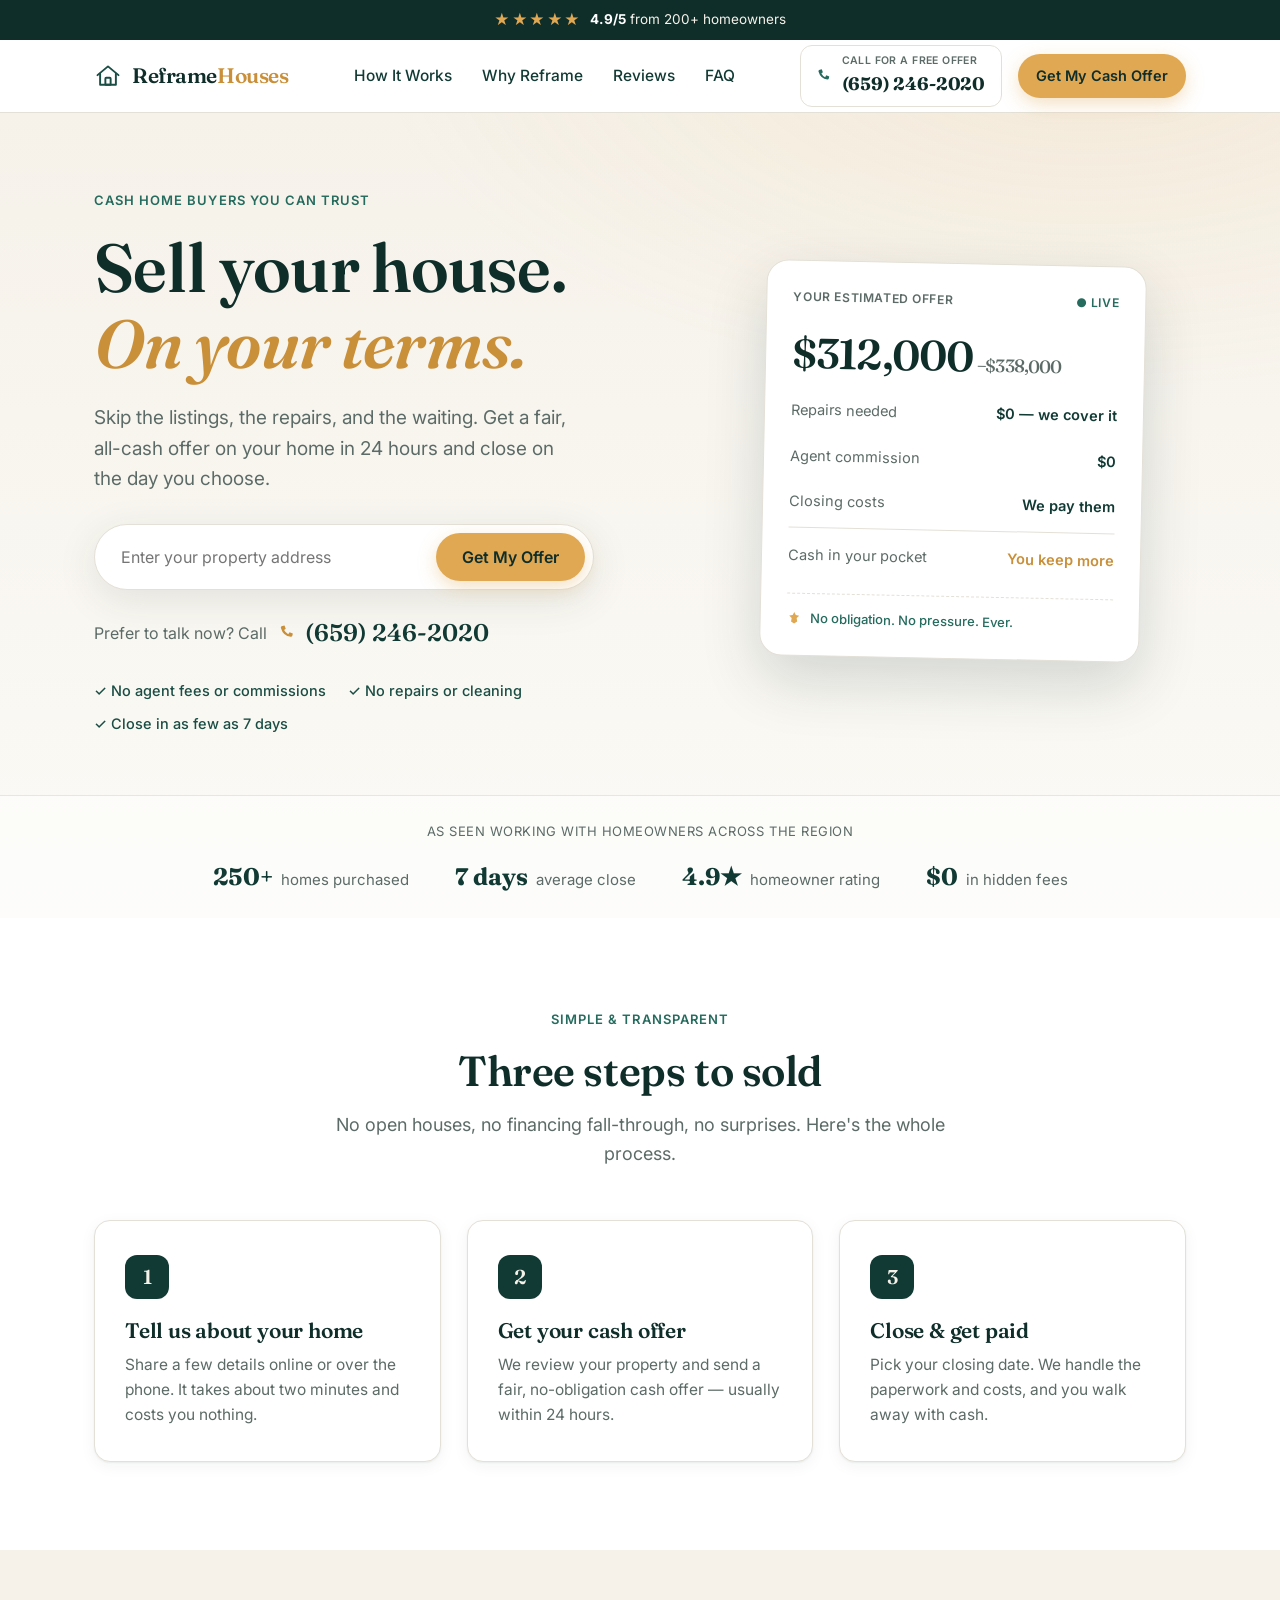
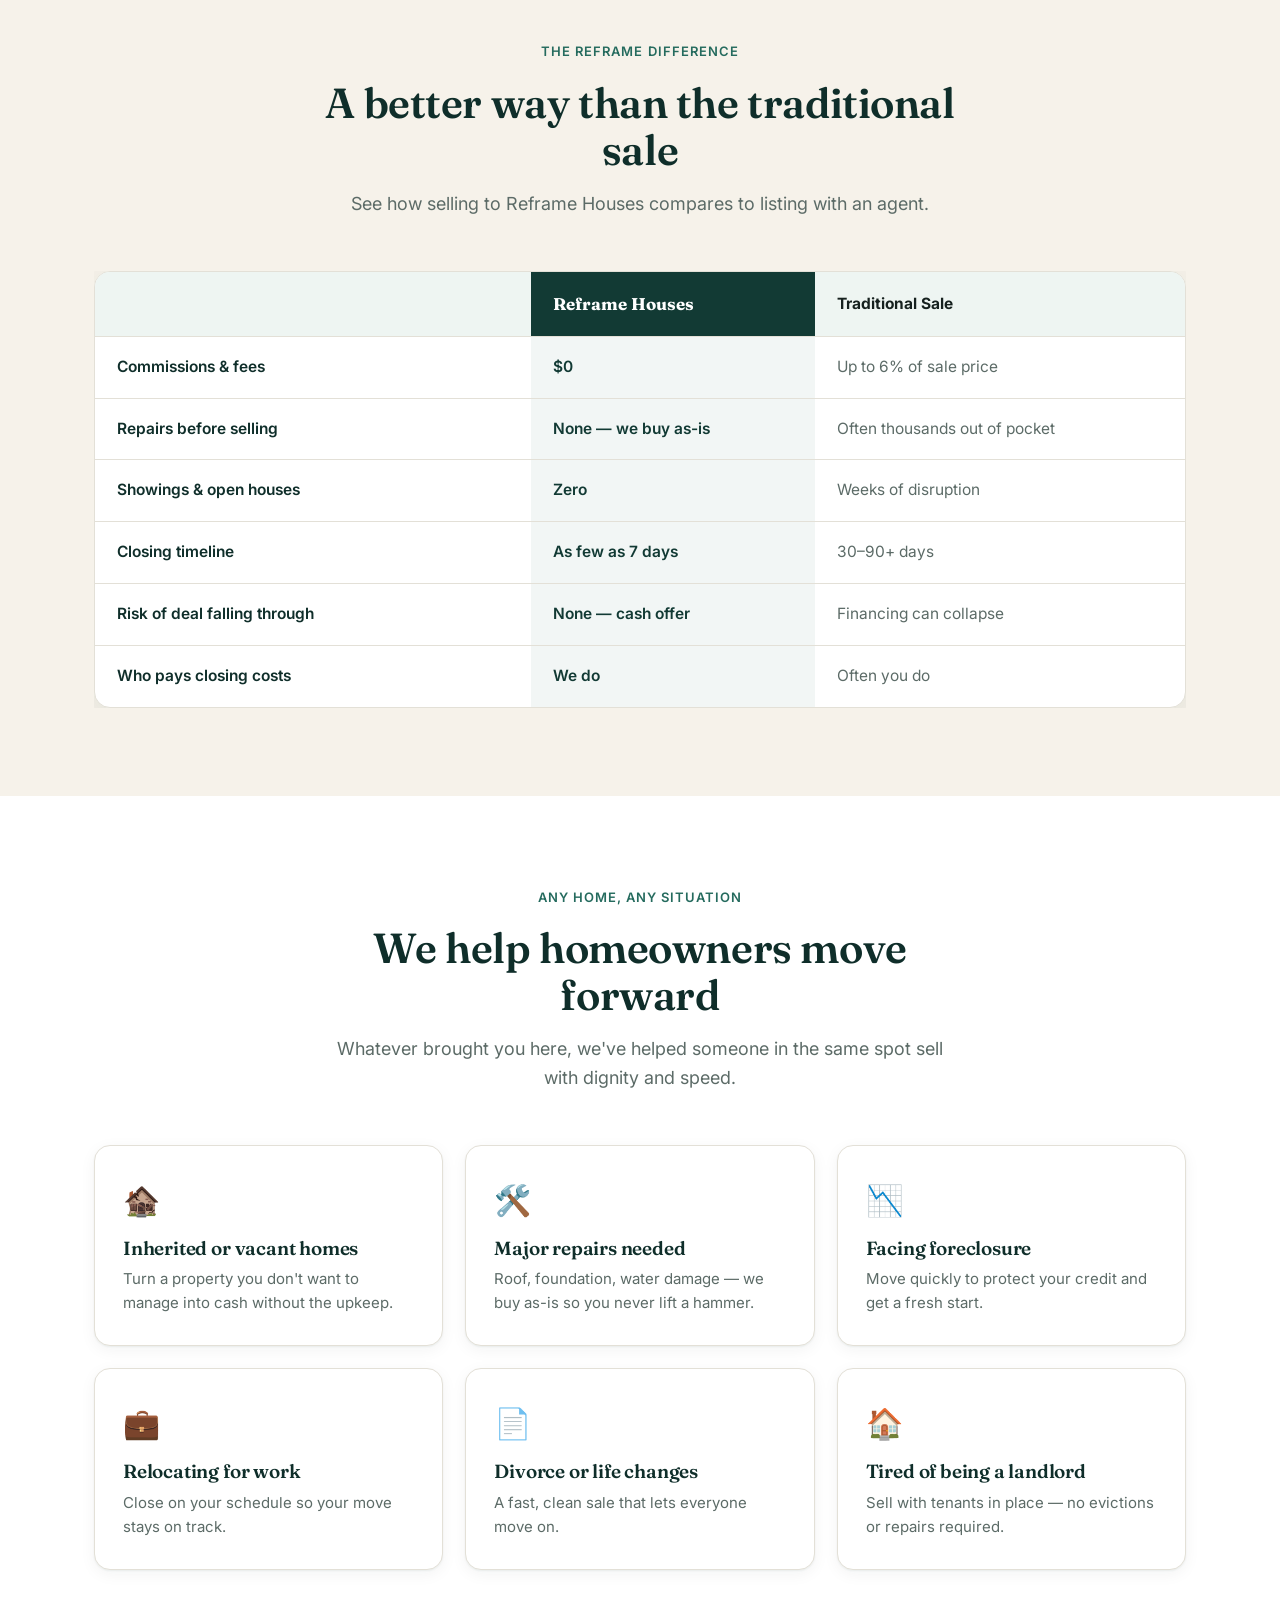
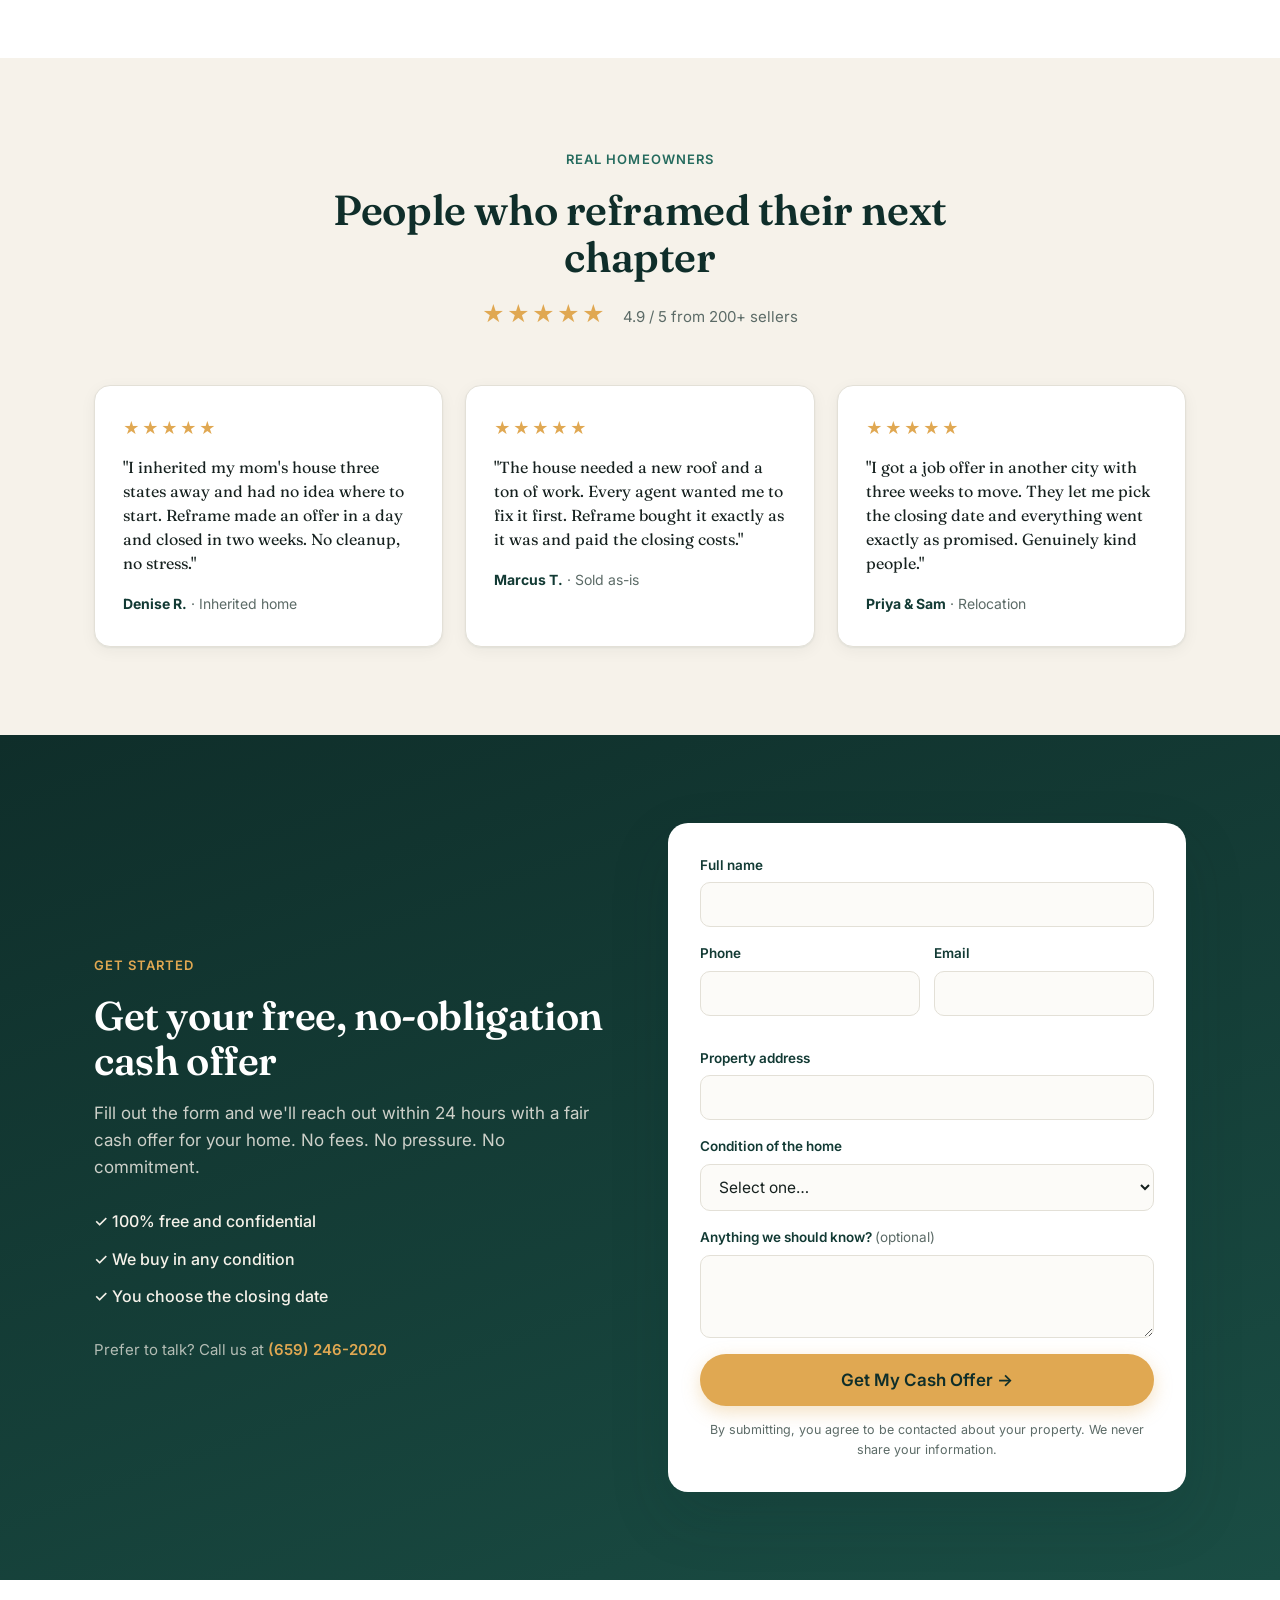
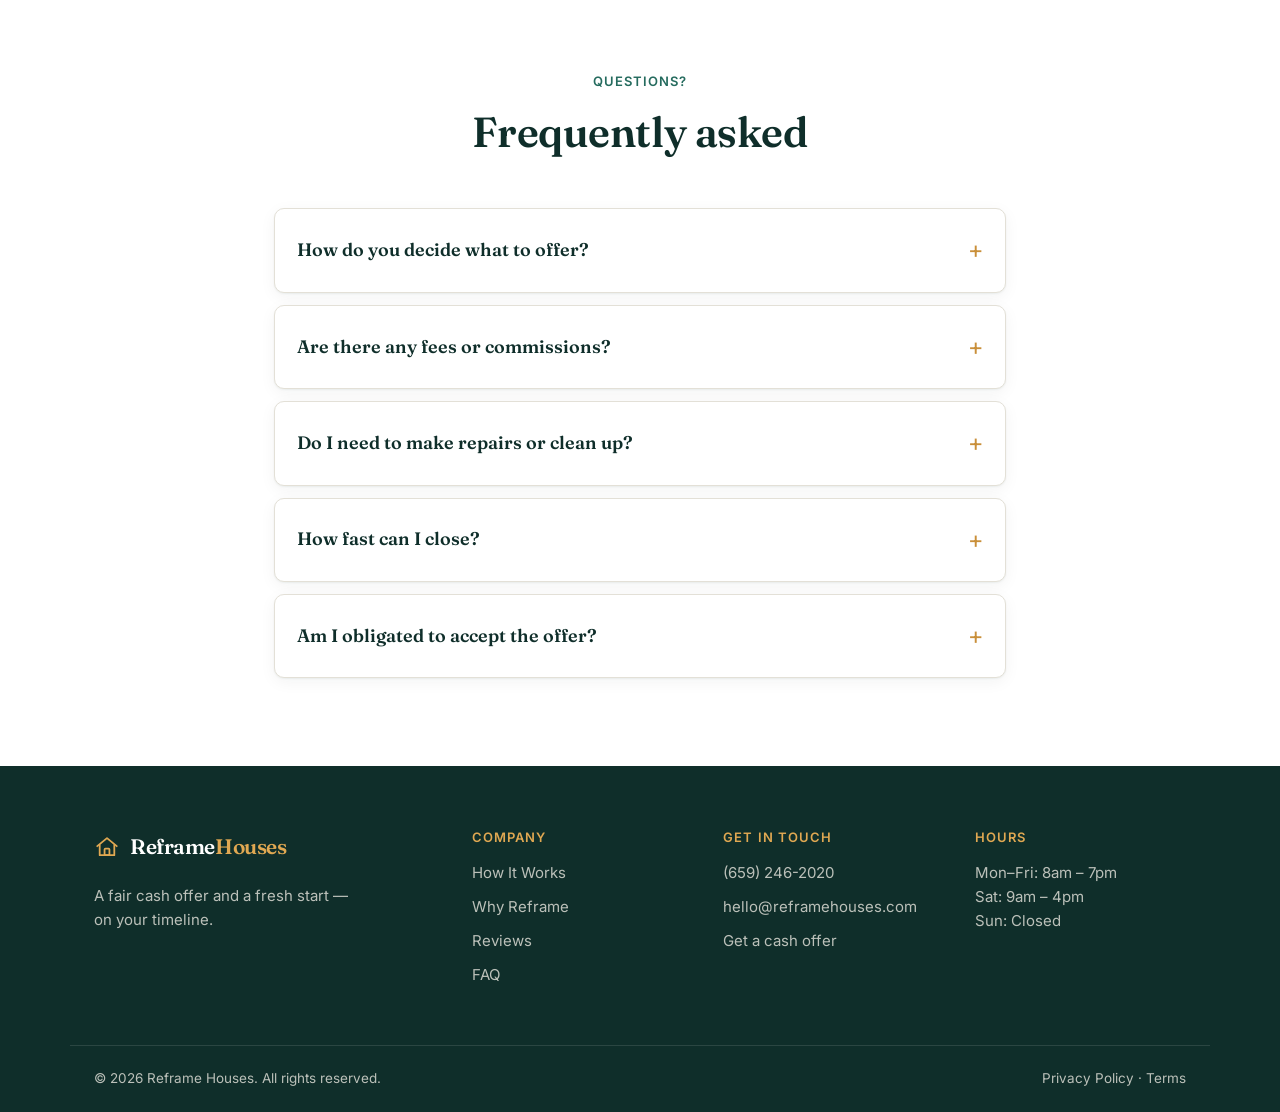
==== commit c540f039: "Top bar: keep only the review stars (desktop + mobile) Remove the '250+ homes purchased' item and th" ====
--- a/docs/index.html
+++ b/docs/index.html
@@ -20,21 +20,13 @@
 <body>
   <!-- ===== Header ===== -->
   <header class="site-header" id="top">
-    <!-- Review / trust + call bar -->
+    <!-- Review bar -->
     <div class="topbar">
       <div class="container topbar-inner">
-        <div class="topbar-left">
-          <span class="topbar-item">
-            <span class="topbar-stars" aria-label="Rated 4.9 out of 5 stars">★★★★★</span>
-            <strong>4.9/5</strong>&nbsp;from 200+ homeowners
-          </span>
-          <span class="topbar-sep" aria-hidden="true">•</span>
-          <span class="topbar-item"><strong>250+</strong>&nbsp;homes purchased for cash</span>
-        </div>
-        <a href="tel:+16592462020" class="topbar-phone">
-          <svg viewBox="0 0 24 24" width="15" height="15" fill="none" aria-hidden="true"><path d="M6.5 3.5 9 3l1.5 4-2 1.5a12 12 0 0 0 5 5L15 11l4 1.5-.5 2.5a2 2 0 0 1-2 1.6A14 14 0 0 1 4.9 6.5a2 2 0 0 1 1.6-3Z" fill="currentColor"/></svg>
-          Call now: <strong>(659) 246-2020</strong>
-        </a>
+        <span class="topbar-item">
+          <span class="topbar-stars" aria-label="Rated 4.9 out of 5 stars">★★★★★</span>
+          <strong>4.9/5</strong>&nbsp;from 200+ homeowners
+        </span>
       </div>
     </div>
 
@@ -63,7 +55,7 @@
           <span class="header-phone-label">Call for a free offer</span>
           <span class="header-phone-num">(659) 246-2020</span>
         </a>
-        <a href="#offer" class="btn btn-primary btn-sm">Get My Cash Offer</a>
+        <a href="#get-offer" class="btn btn-primary btn-sm">Get My Cash Offer</a>
         <button class="nav-toggle" aria-label="Open menu" aria-expanded="false">
           <span></span><span></span><span></span>
         </button>
--- a/docs/styles.css
+++ b/docs/styles.css
@@ -82,21 +82,12 @@
 /* Review / trust + call bar */
 .topbar { background: var(--green-900); color: var(--sand); font-size: 13.5px; }
 .topbar-inner {
-  display: flex; align-items: center; justify-content: space-between;
+  display: flex; align-items: center; justify-content: center;
   gap: 6px 18px; padding: 8px 24px; flex-wrap: wrap;
 }
-.topbar-left { display: flex; align-items: center; gap: 8px 14px; flex-wrap: wrap; }
 .topbar-item { display: inline-flex; align-items: center; }
 .topbar-item strong { color: #fff; font-weight: 700; }
 .topbar-stars { color: var(--gold); letter-spacing: 1.5px; margin-right: 8px; font-size: 15px; }
-.topbar-sep { color: rgba(246,242,234,.4); }
-.topbar-phone {
-  display: inline-flex; align-items: center; gap: 7px; color: var(--gold);
-  font-weight: 600; white-space: nowrap; transition: color .15s;
-}
-.topbar-phone strong { color: #fff; font-weight: 700; }
-.topbar-phone:hover { color: #fff; }
-.topbar-phone:hover strong { color: var(--gold); }
 
 .header-inner { display: flex; align-items: center; justify-content: space-between; height: 72px; }
 
@@ -263,6 +254,7 @@
 
 /* CTA section */
 .cta-section { background: linear-gradient(160deg, var(--green-900), var(--green-700)); color: var(--sand); }
+#get-offer { scroll-margin-top: 96px; } /* clear the sticky header when jumped to */
 .cta-grid { display: grid; grid-template-columns: 1fr 1fr; gap: 56px; align-items: center; }
 .cta-copy h2 { color: var(--white); font-size: clamp(28px, 3.6vw, 40px); }
 .cta-copy p { color: rgba(246,242,234,.82); font-size: 17px; margin-top: 16px; }
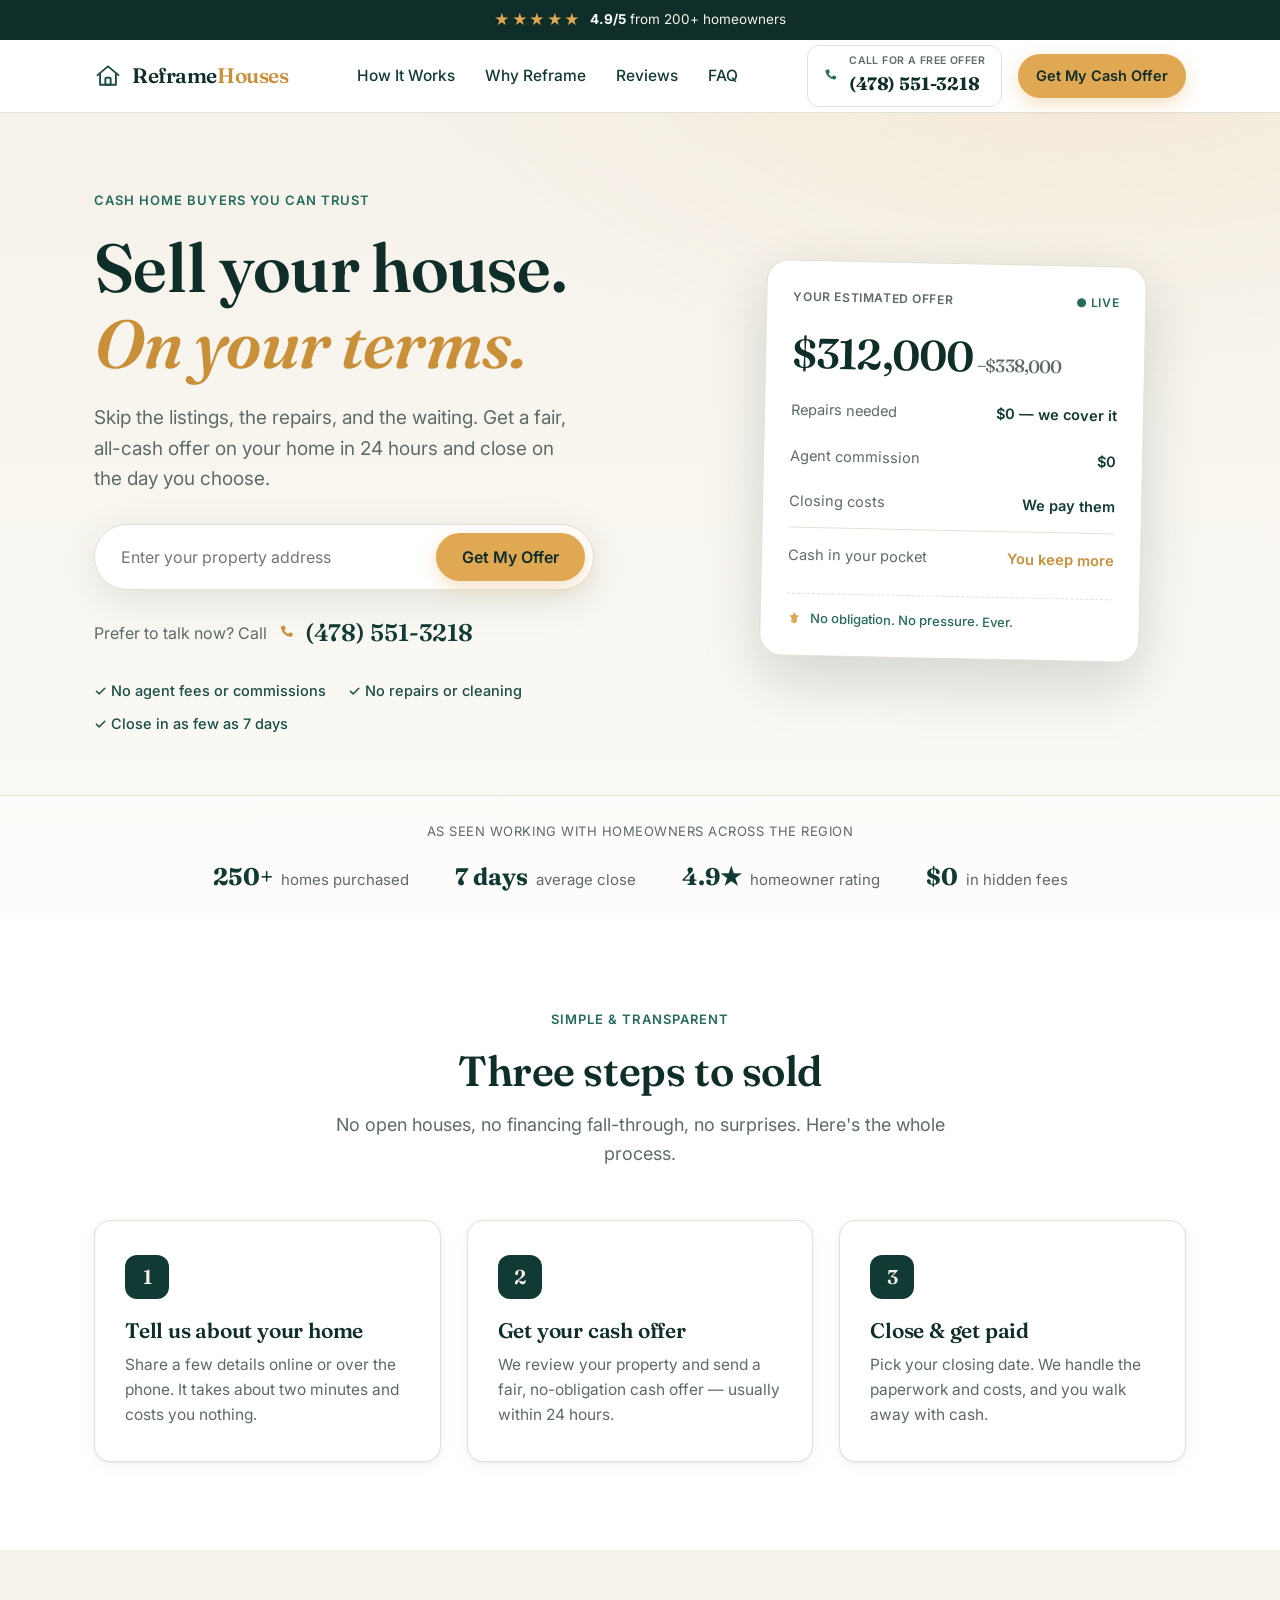
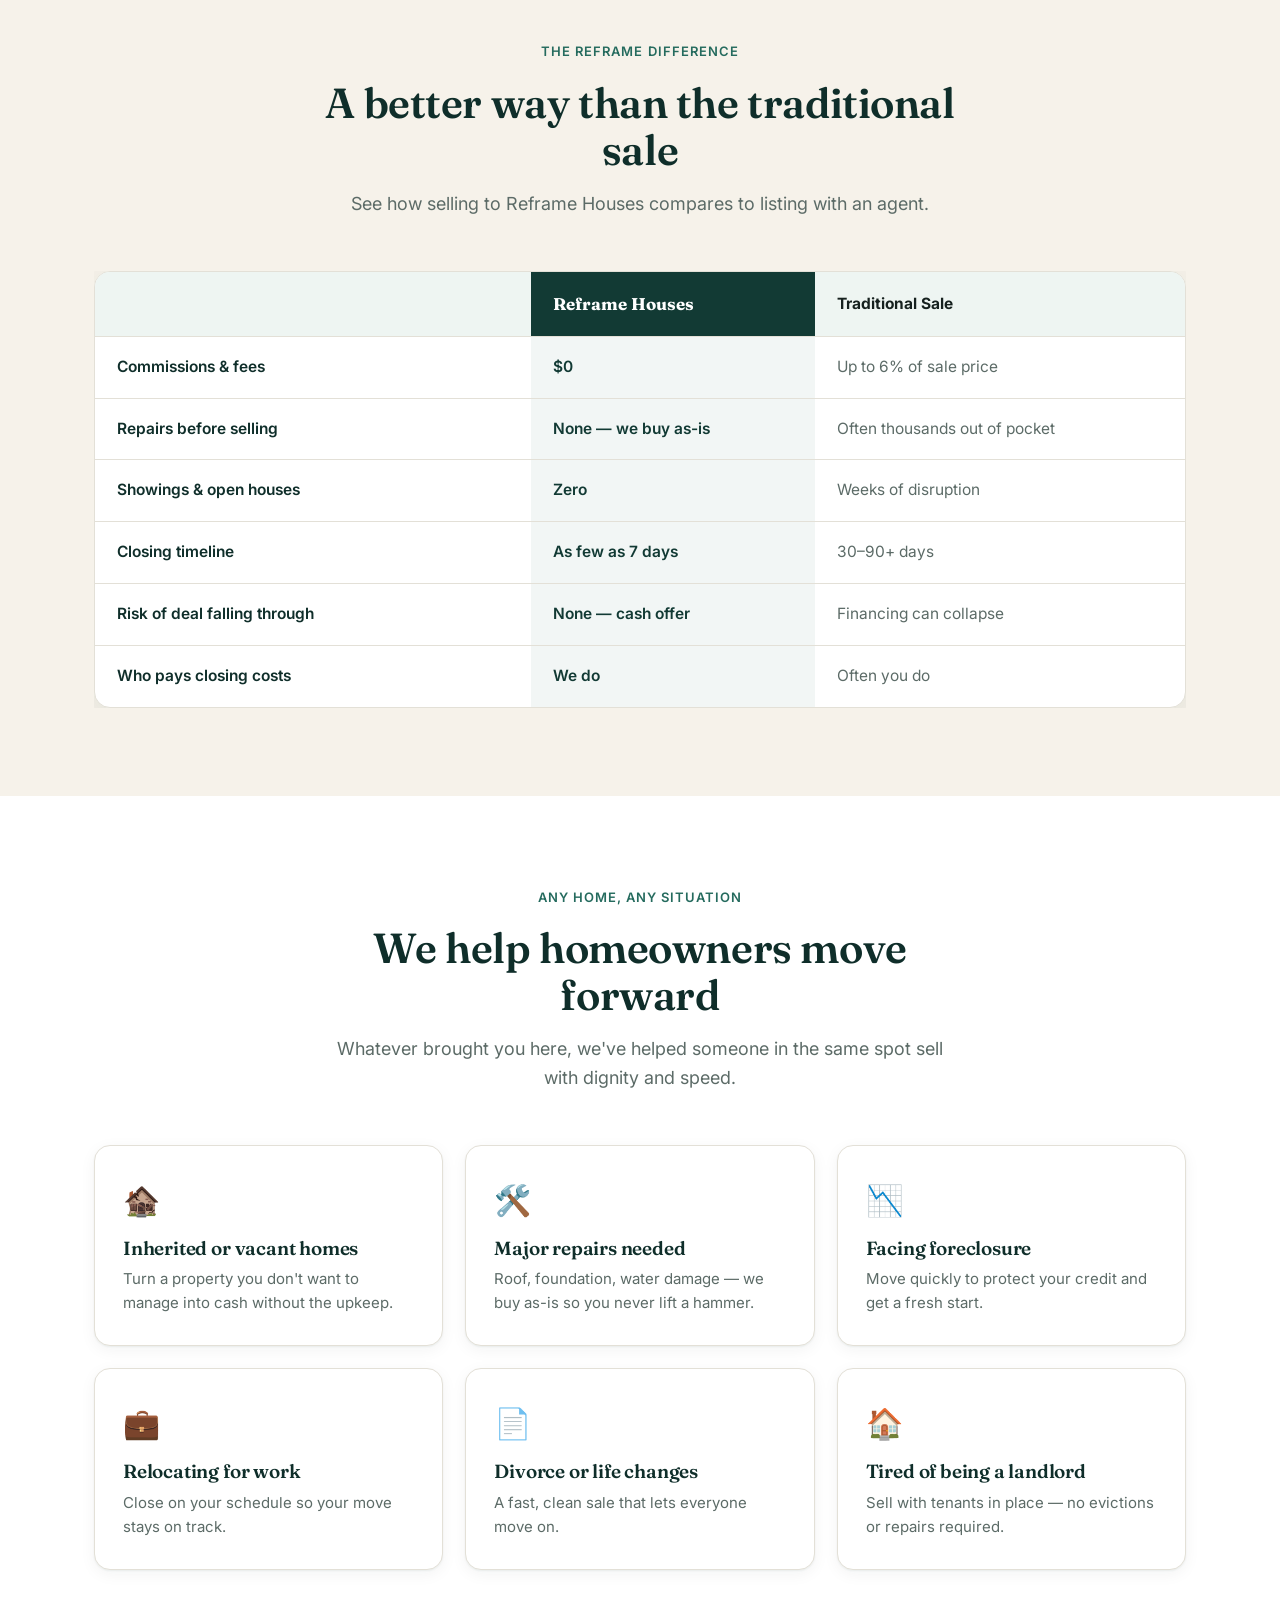
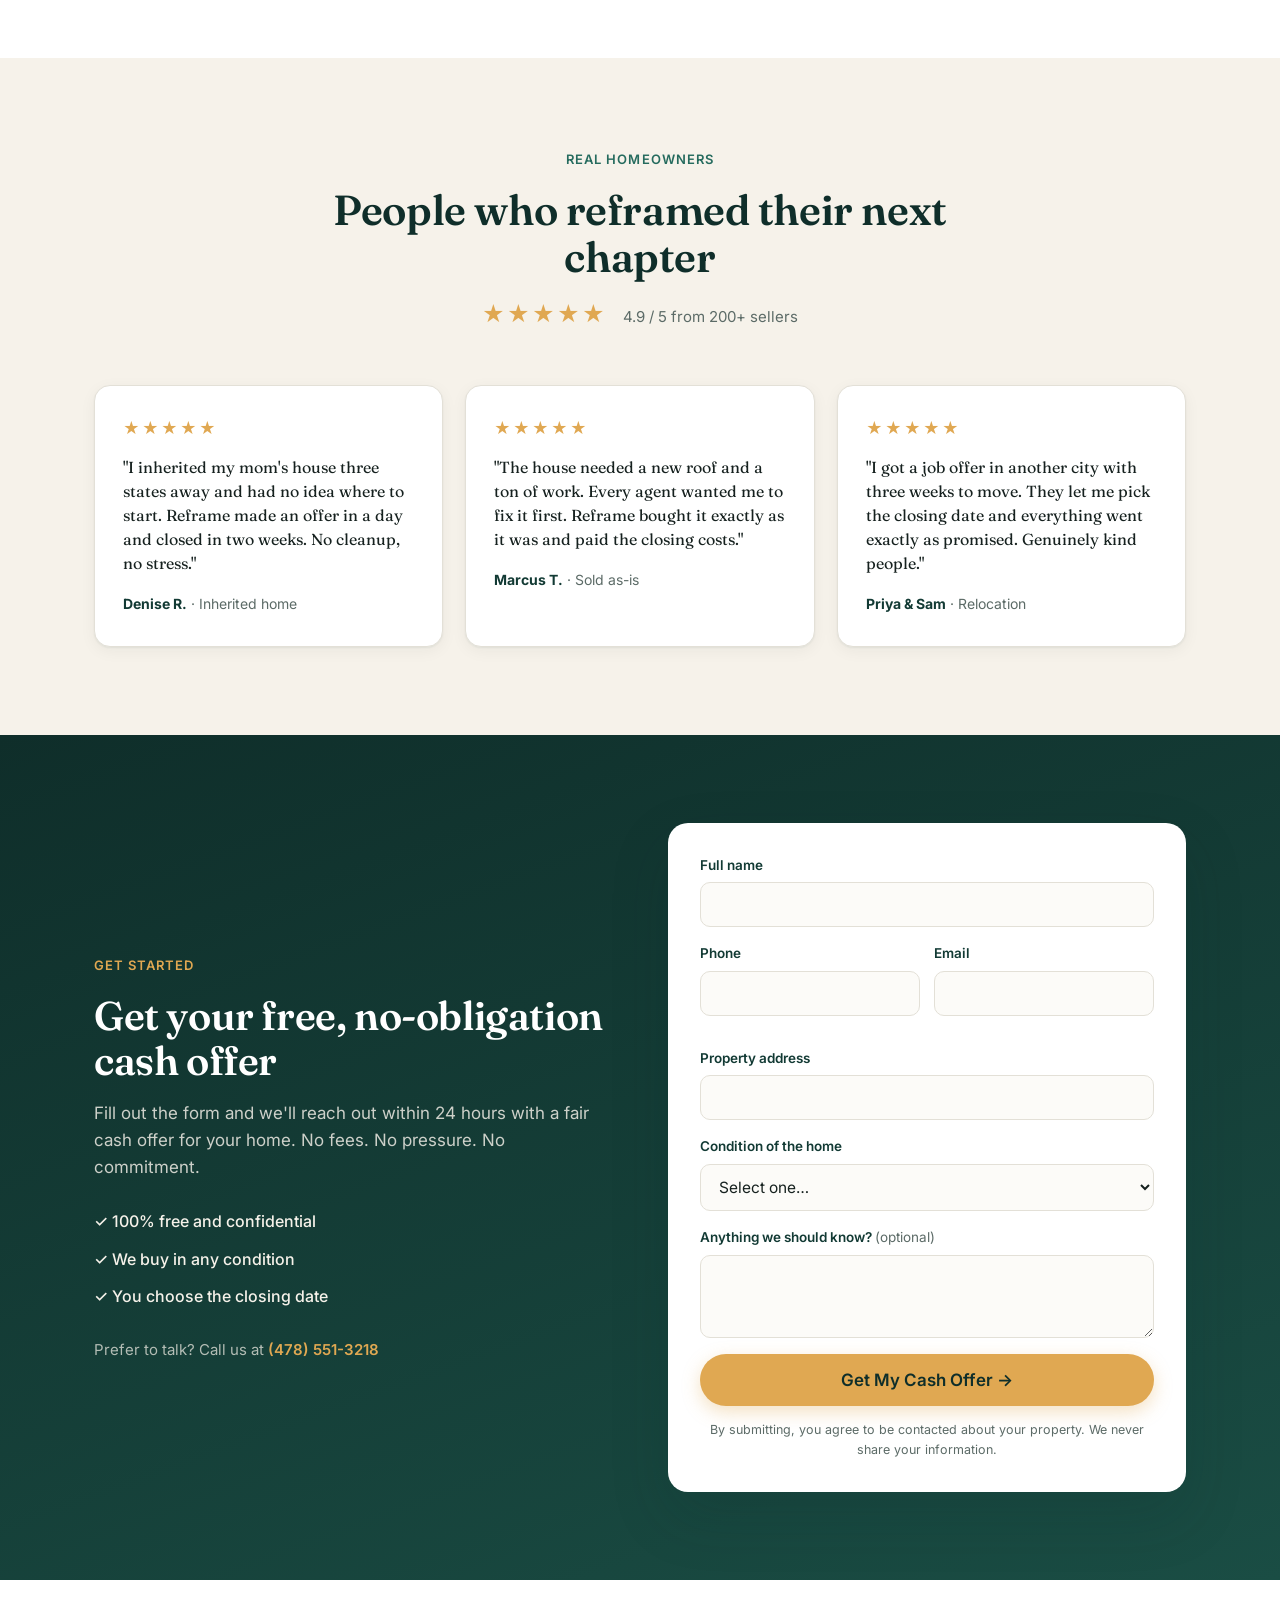
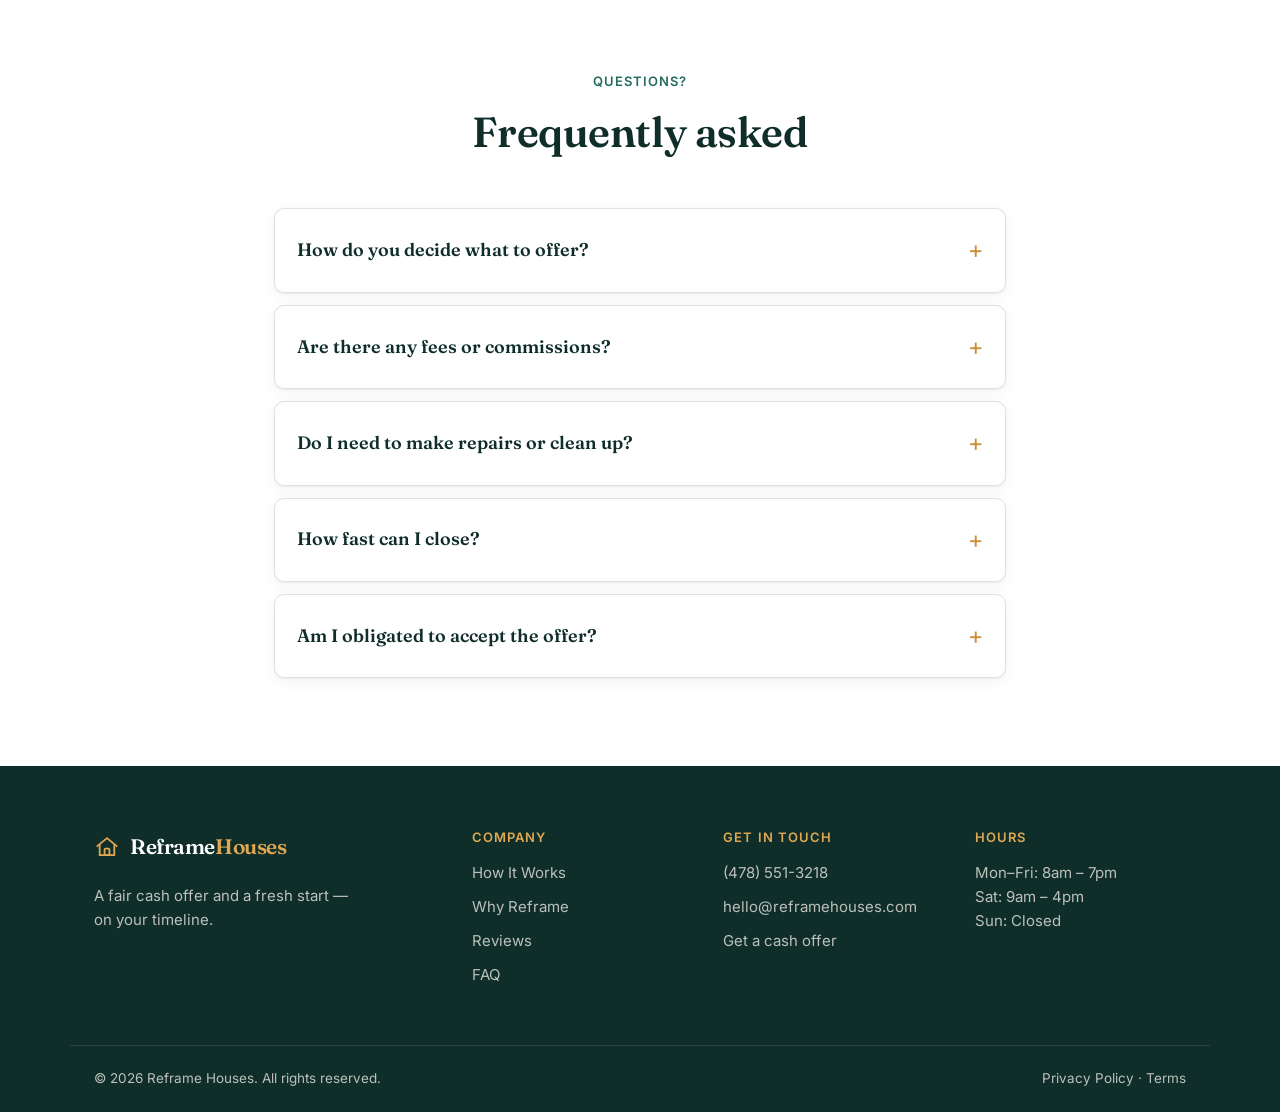
==== commit eabc4df5: "Update phone number to (478) 551-3218 Co-Authored-By: Claude Opus 4.8 <noreply@anthropic.com>" ====
--- a/docs/index.html
+++ b/docs/index.html
@@ -15,7 +15,7 @@
   <link rel="preconnect" href="https://fonts.googleapis.com" />
   <link rel="preconnect" href="https://fonts.gstatic.com" crossorigin />
   <link href="https://fonts.googleapis.com/css2?family=Fraunces:opsz,wght@9..144,400;9..144,500;9..144,600;9..144,700&family=Inter:wght@400;500;600;700&display=swap" rel="stylesheet" />
-  <link rel="stylesheet" href="styles.css" />
+  <link rel="stylesheet" href="styles.css?v=2" />
 </head>
 <body>
   <!-- ===== Header ===== -->
@@ -50,10 +50,10 @@
       </nav>
 
       <div class="header-actions">
-        <a href="tel:+16592462020" class="header-phone">
+        <a href="tel:+14785513218" class="header-phone">
           <svg viewBox="0 0 24 24" width="18" height="18" fill="none" aria-hidden="true"><path d="M6.5 3.5 9 3l1.5 4-2 1.5a12 12 0 0 0 5 5L15 11l4 1.5-.5 2.5a2 2 0 0 1-2 1.6A14 14 0 0 1 4.9 6.5a2 2 0 0 1 1.6-3Z" fill="currentColor"/></svg>
           <span class="header-phone-label">Call for a free offer</span>
-          <span class="header-phone-num">(659) 246-2020</span>
+          <span class="header-phone-num">(478) 551-3218</span>
         </a>
         <a href="#get-offer" class="btn btn-primary btn-sm">Get My Cash Offer</a>
         <button class="nav-toggle" aria-label="Open menu" aria-expanded="false">
@@ -82,9 +82,9 @@
 
         <p class="hero-call">
           Prefer to talk now? Call
-          <a href="tel:+16592462020">
+          <a href="tel:+14785513218">
             <svg viewBox="0 0 24 24" width="20" height="20" fill="none" aria-hidden="true"><path d="M6.5 3.5 9 3l1.5 4-2 1.5a12 12 0 0 0 5 5L15 11l4 1.5-.5 2.5a2 2 0 0 1-2 1.6A14 14 0 0 1 4.9 6.5a2 2 0 0 1 1.6-3Z" fill="currentColor"/></svg>
-            (659) 246-2020
+            (478) 551-3218
           </a>
         </p>
 
@@ -252,7 +252,7 @@
             <li>✓ We buy in any condition</li>
             <li>✓ You choose the closing date</li>
           </ul>
-          <p class="cta-call">Prefer to talk? Call us at <a href="tel:+16592462020">(659) 246-2020</a></p>
+          <p class="cta-call">Prefer to talk? Call us at <a href="tel:+14785513218">(478) 551-3218</a></p>
         </div>
 
         <form class="offer-form" id="lead-form" novalidate>
@@ -356,7 +356,7 @@
       </div>
       <div class="footer-col">
         <h4>Get in touch</h4>
-        <a href="tel:+16592462020">(659) 246-2020</a>
+        <a href="tel:+14785513218">(478) 551-3218</a>
         <a href="mailto:hello@reframehouses.com">hello@reframehouses.com</a>
         <a href="#get-offer">Get a cash offer</a>
       </div>
@@ -372,11 +372,11 @@
   </footer>
 
   <!-- Mobile sticky tap-to-call -->
-  <a href="tel:+16592462020" class="mobile-call-bar">
+  <a href="tel:+14785513218" class="mobile-call-bar">
     <svg viewBox="0 0 24 24" width="20" height="20" fill="none" aria-hidden="true"><path d="M6.5 3.5 9 3l1.5 4-2 1.5a12 12 0 0 0 5 5L15 11l4 1.5-.5 2.5a2 2 0 0 1-2 1.6A14 14 0 0 1 4.9 6.5a2 2 0 0 1 1.6-3Z" fill="currentColor"/></svg>
-    Tap to Call — (659) 246-2020
+    Tap to Call — (478) 551-3218
   </a>
 
-  <script src="script.js"></script>
+  <script src="script.js?v=2"></script>
 </body>
 </html>
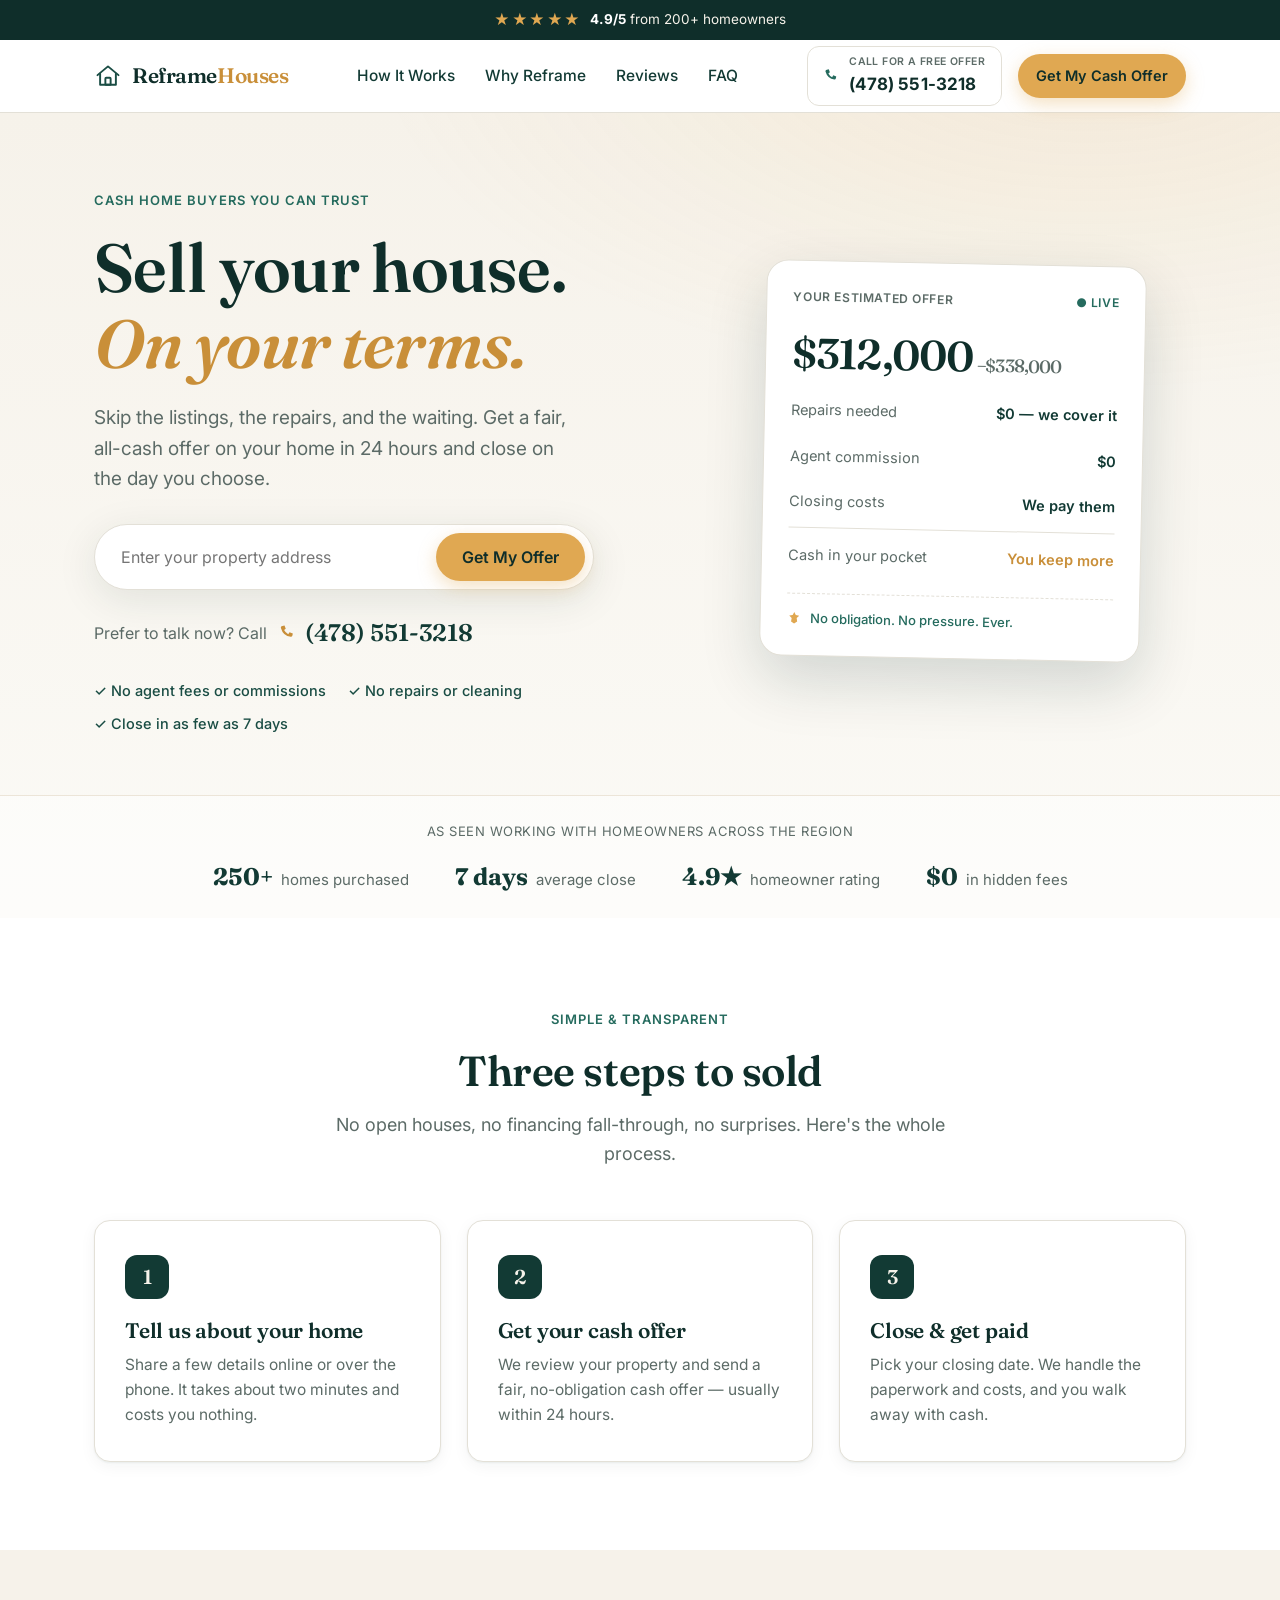
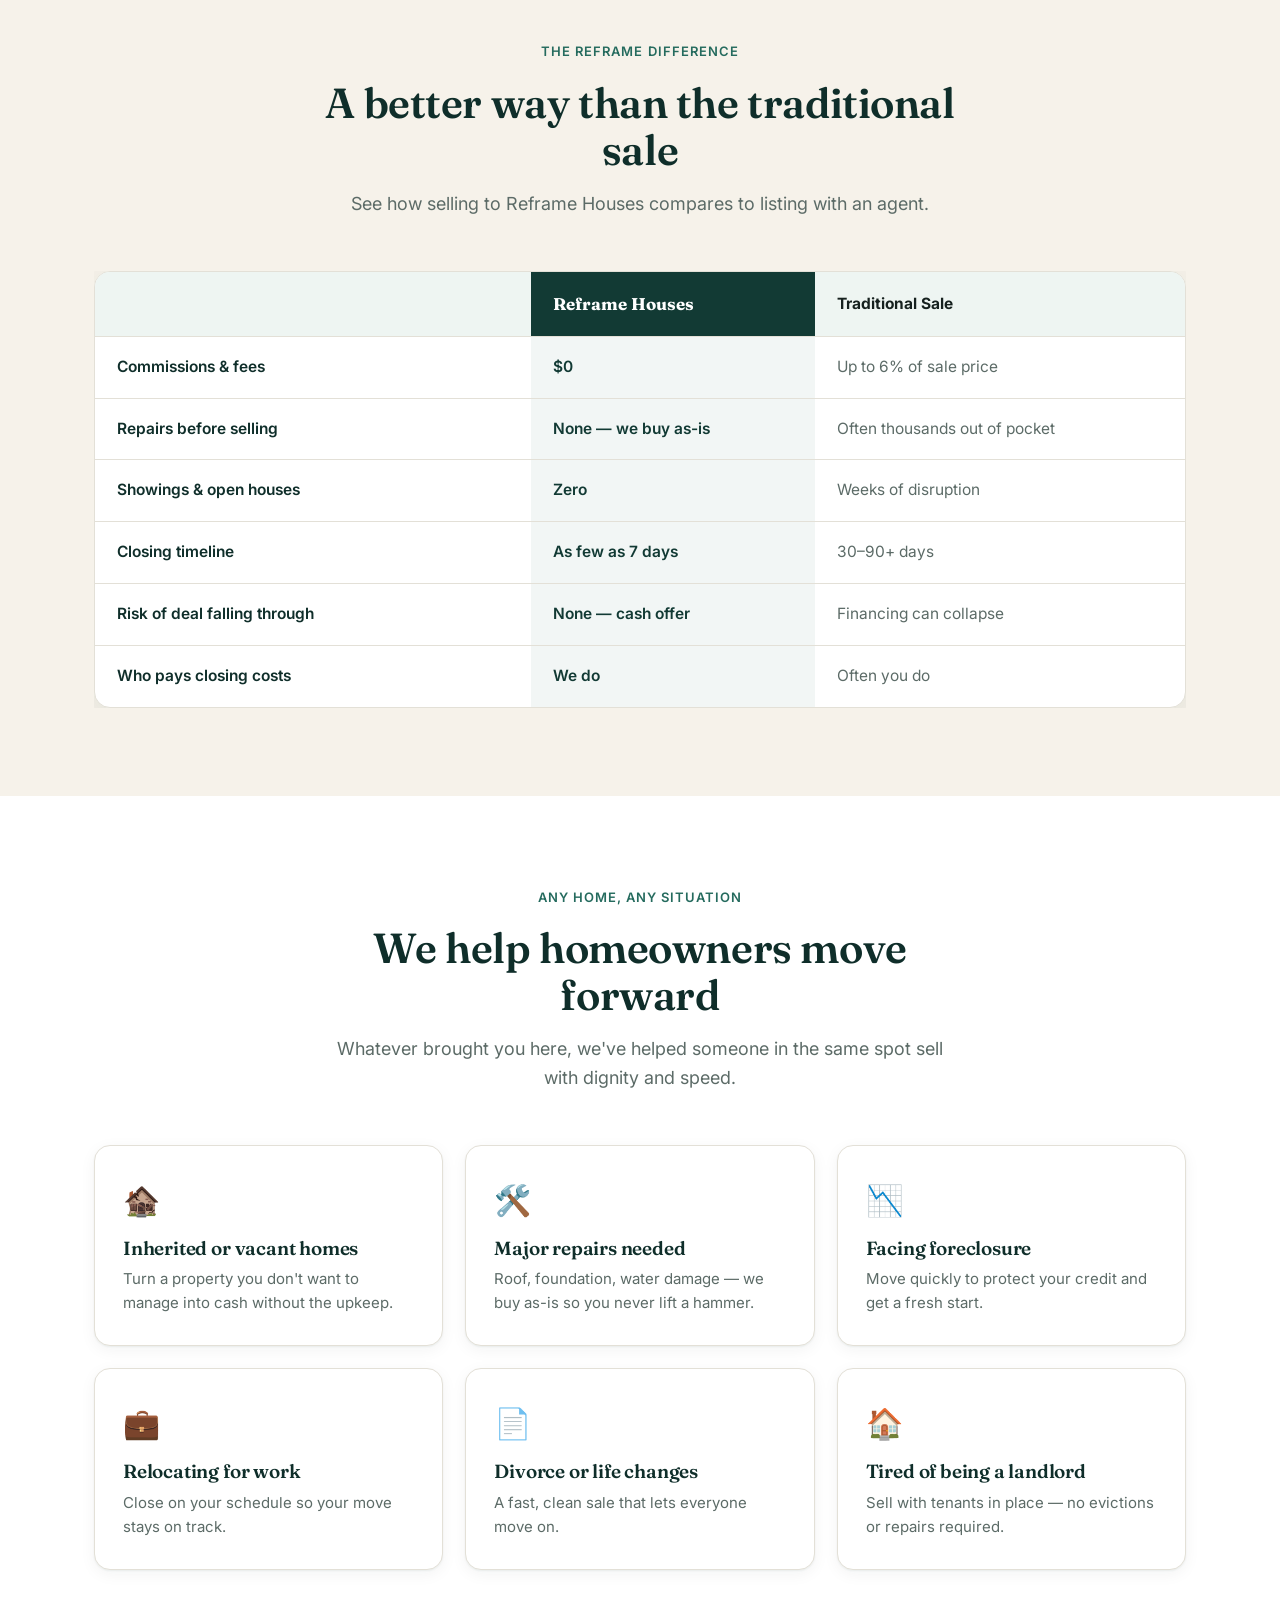
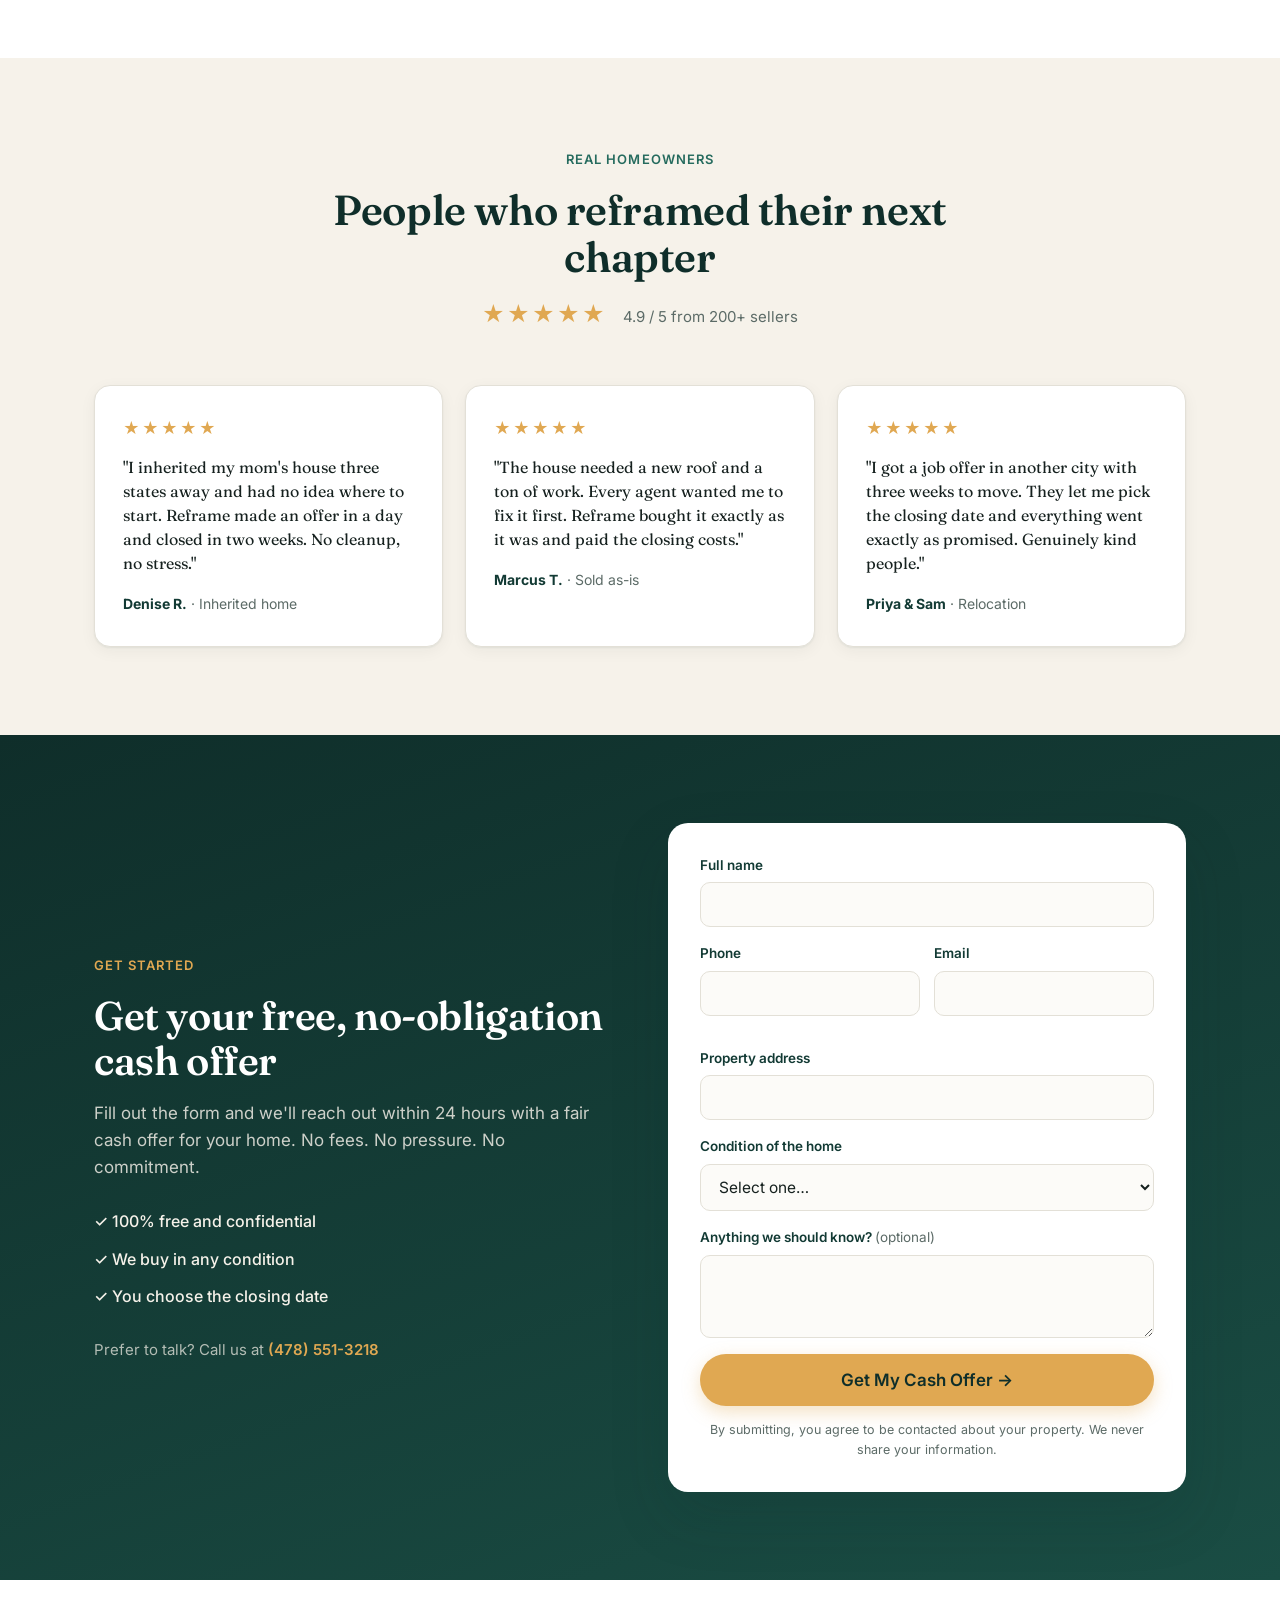
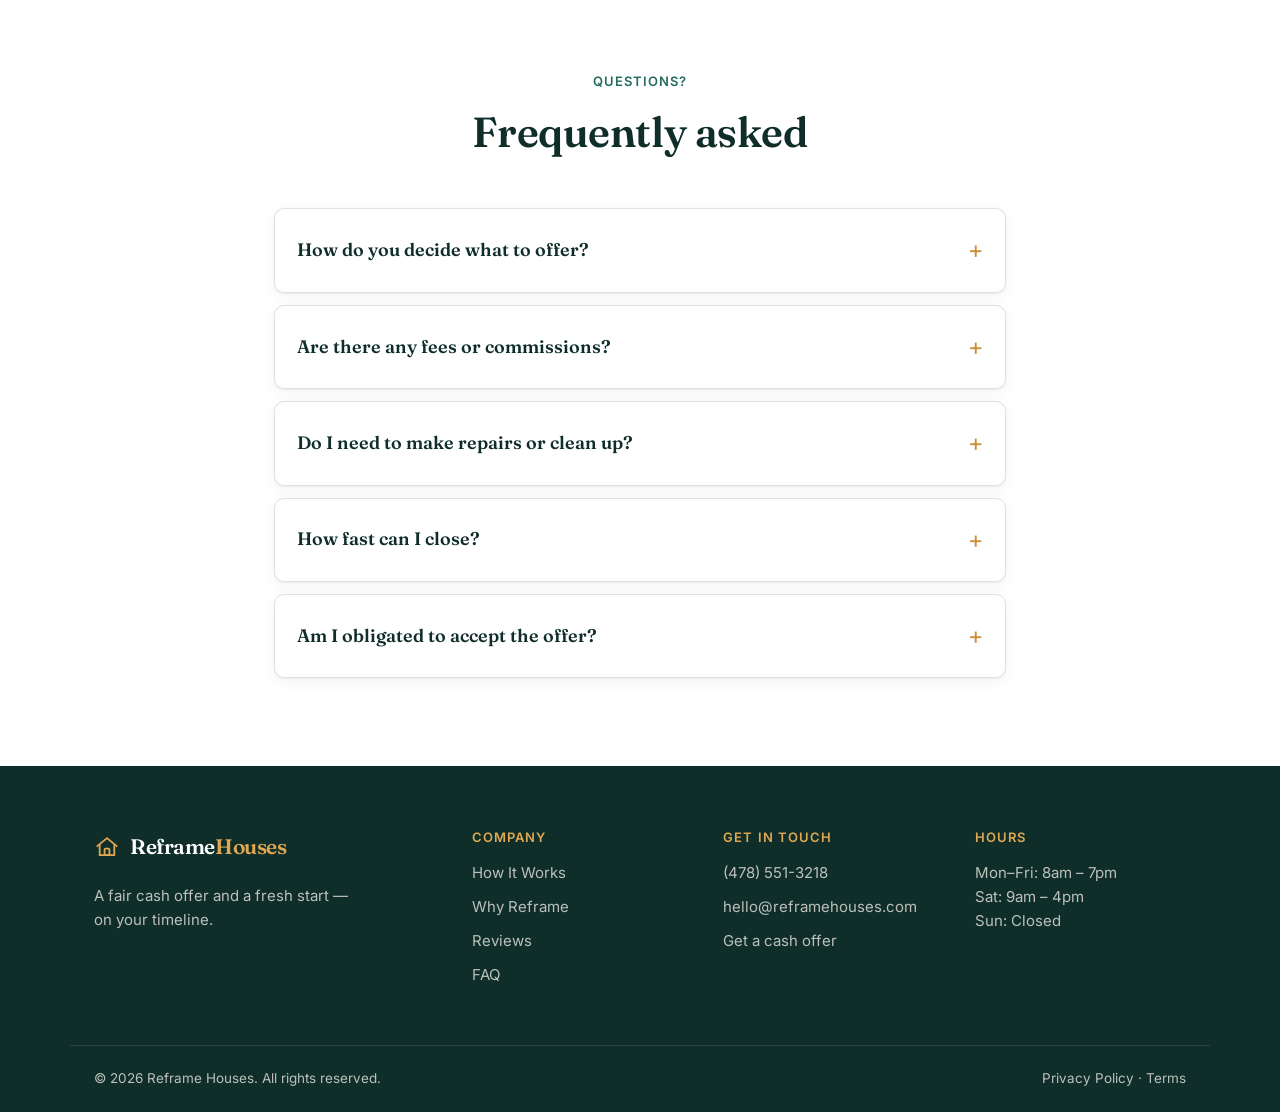
==== commit a6329bda: "Header phone: use sans-serif font for legibility (bump cache to v=3) Serif Fraunces digits with tigh" ====
--- a/docs/index.html
+++ b/docs/index.html
@@ -15,7 +15,7 @@
   <link rel="preconnect" href="https://fonts.googleapis.com" />
   <link rel="preconnect" href="https://fonts.gstatic.com" crossorigin />
   <link href="https://fonts.googleapis.com/css2?family=Fraunces:opsz,wght@9..144,400;9..144,500;9..144,600;9..144,700&family=Inter:wght@400;500;600;700&display=swap" rel="stylesheet" />
-  <link rel="stylesheet" href="styles.css?v=2" />
+  <link rel="stylesheet" href="styles.css?v=3" />
 </head>
 <body>
   <!-- ===== Header ===== -->
@@ -377,6 +377,6 @@
     Tap to Call — (478) 551-3218
   </a>
 
-  <script src="script.js?v=2"></script>
+  <script src="script.js?v=3"></script>
 </body>
 </html>
--- a/docs/styles.css
+++ b/docs/styles.css
@@ -114,7 +114,7 @@
 .header-phone svg { grid-row: 1 / 3; color: var(--green-600); }
 .header-phone:hover { background: var(--green-50); border-color: var(--green-600); }
 .header-phone-label { font-size: 10.5px; font-weight: 600; color: var(--muted); text-transform: uppercase; letter-spacing: .04em; }
-.header-phone-num { font-size: 18px; font-weight: 700; color: var(--green-900); font-family: var(--font-serif); letter-spacing: -0.01em; }
+.header-phone-num { font-size: 17px; font-weight: 700; color: var(--green-900); font-family: var(--font-sans); letter-spacing: 0.01em; }
 
 /* Hero "call now" line */
 .hero-call { margin-top: 24px; display: flex; align-items: center; gap: 10px; flex-wrap: wrap; font-size: 16px; color: var(--muted); }
